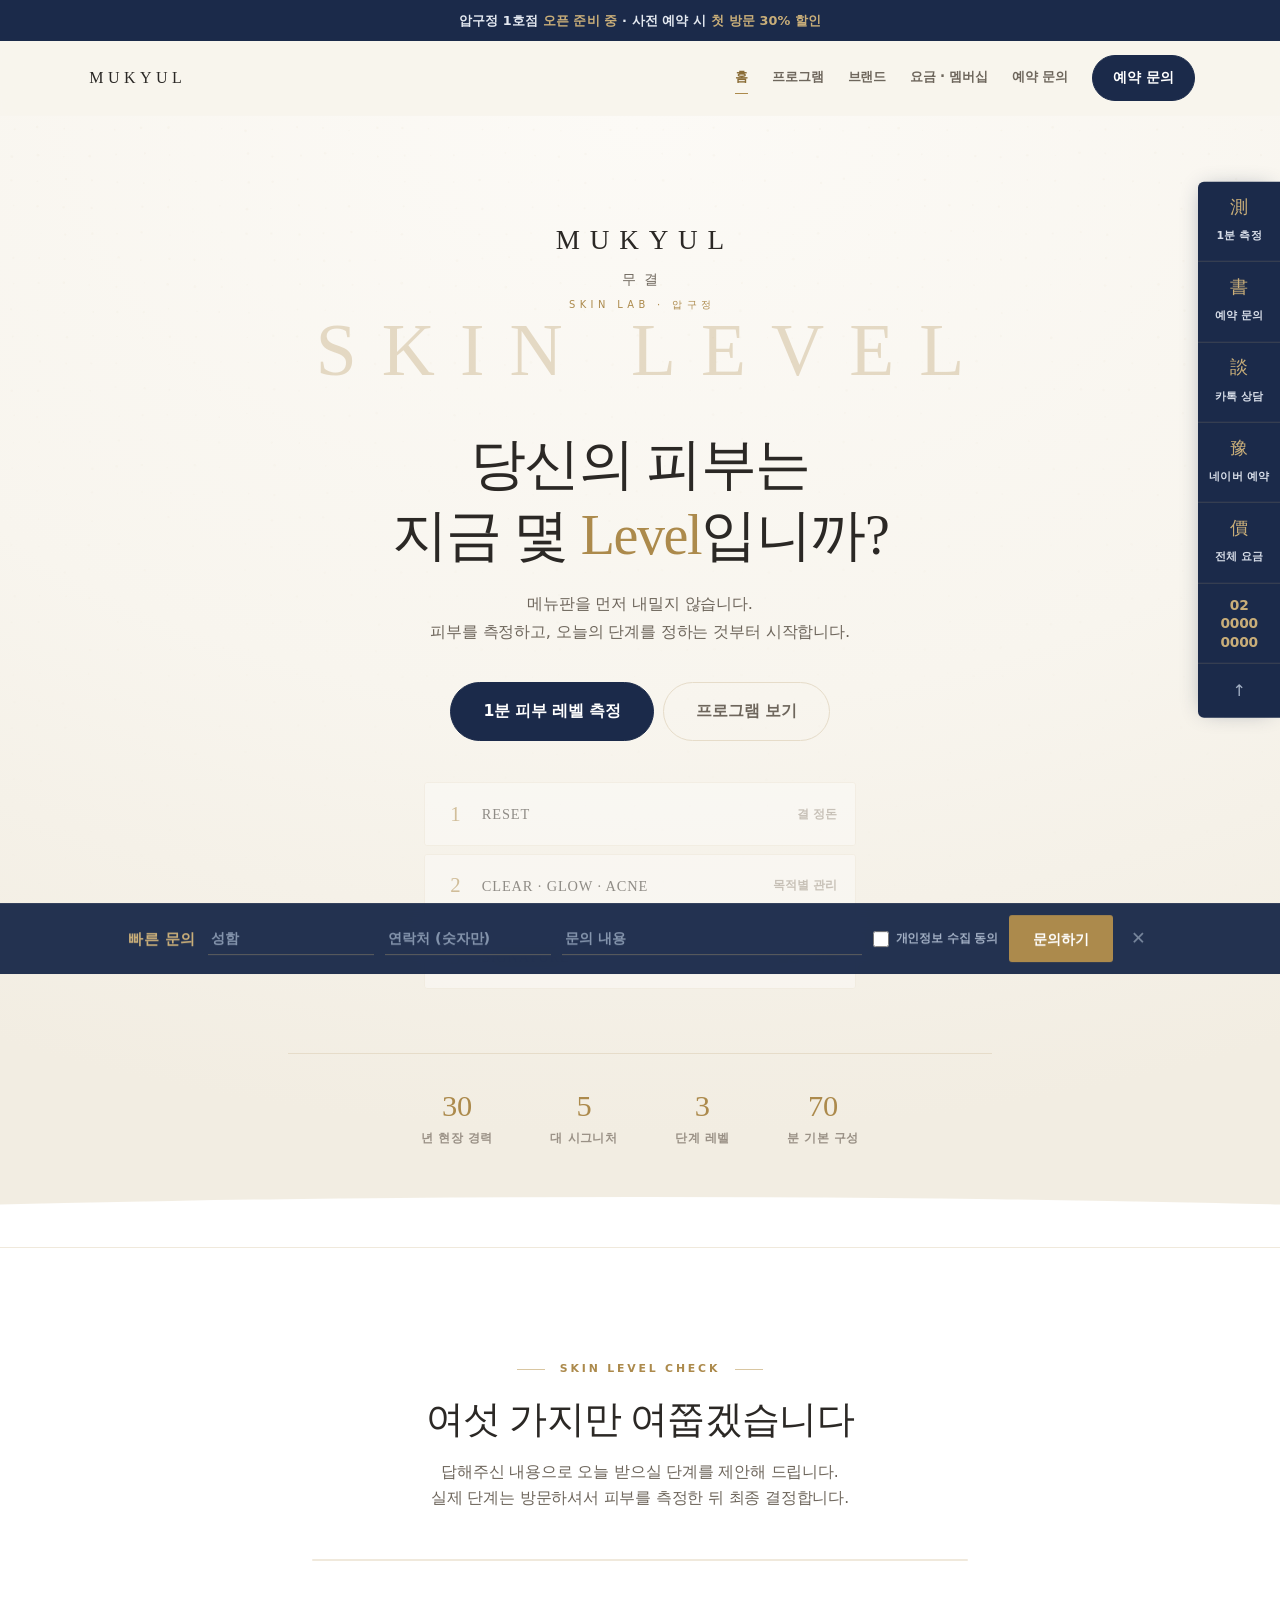
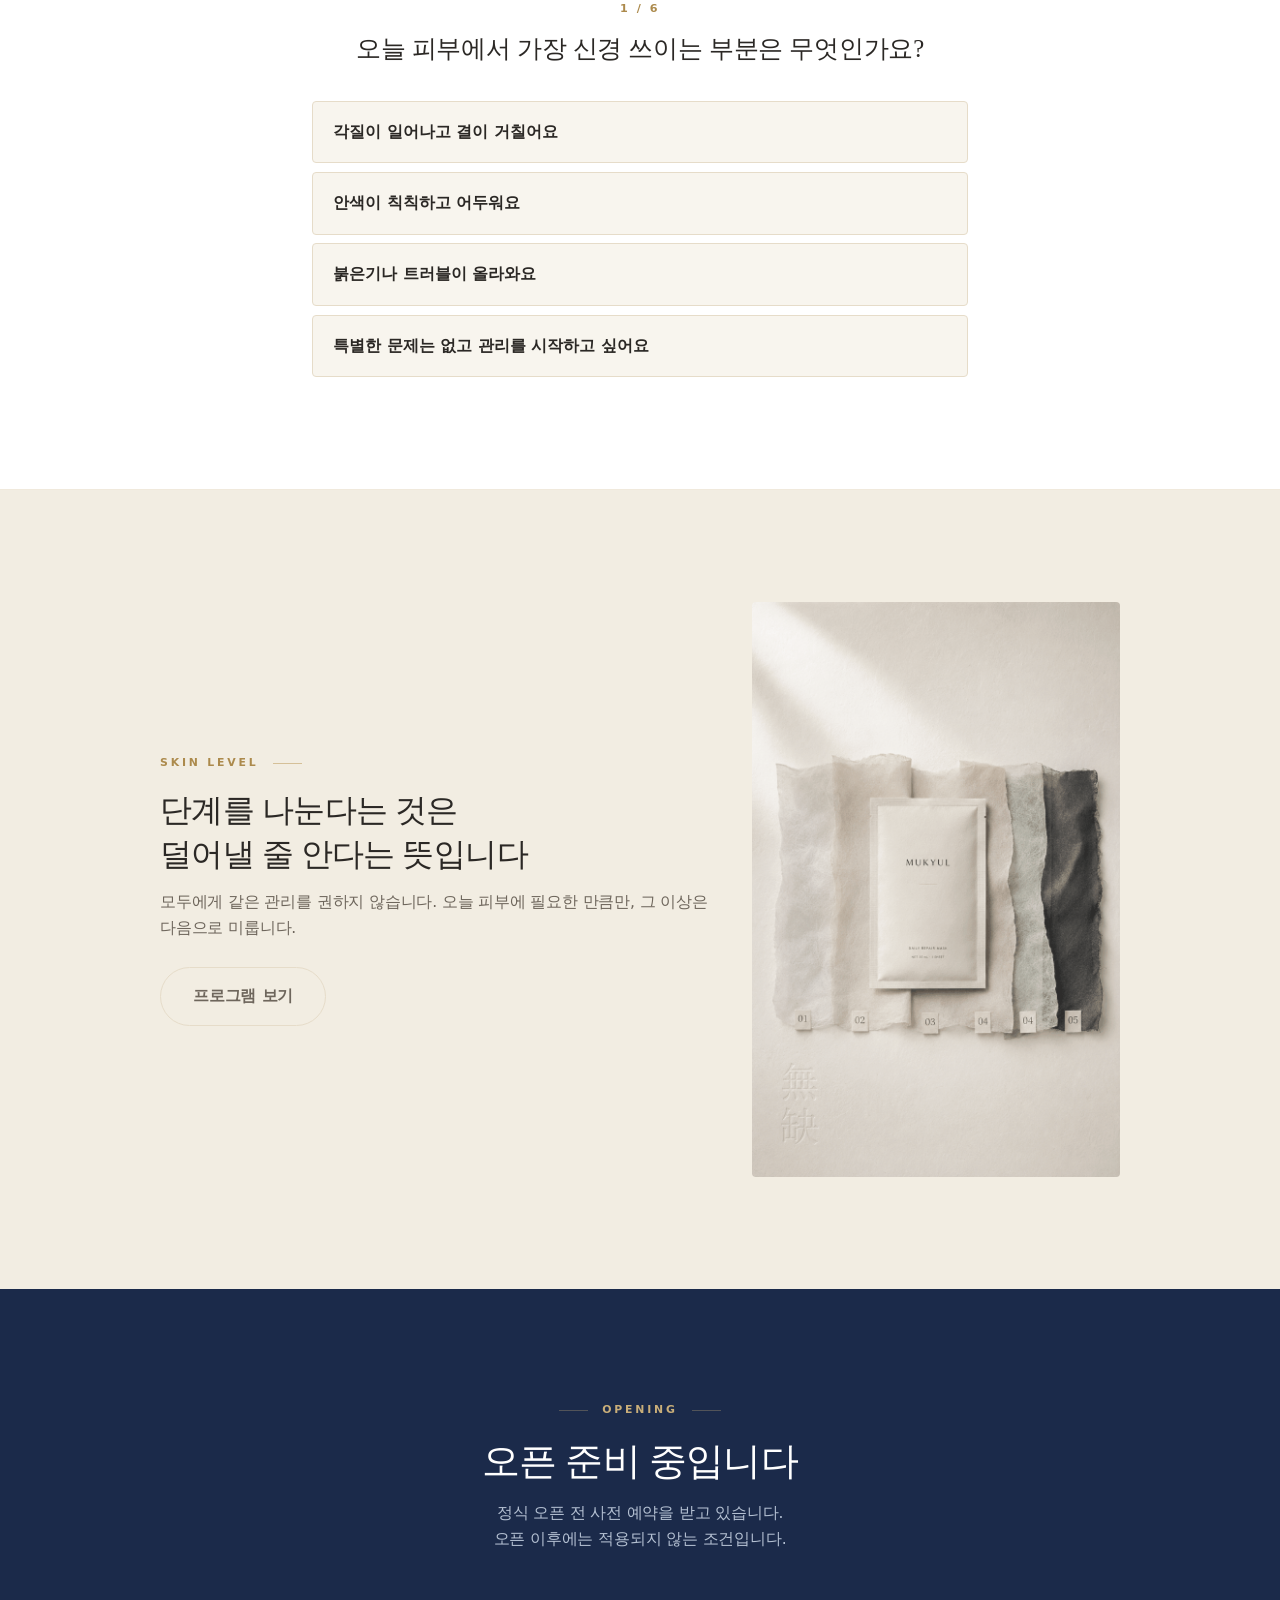
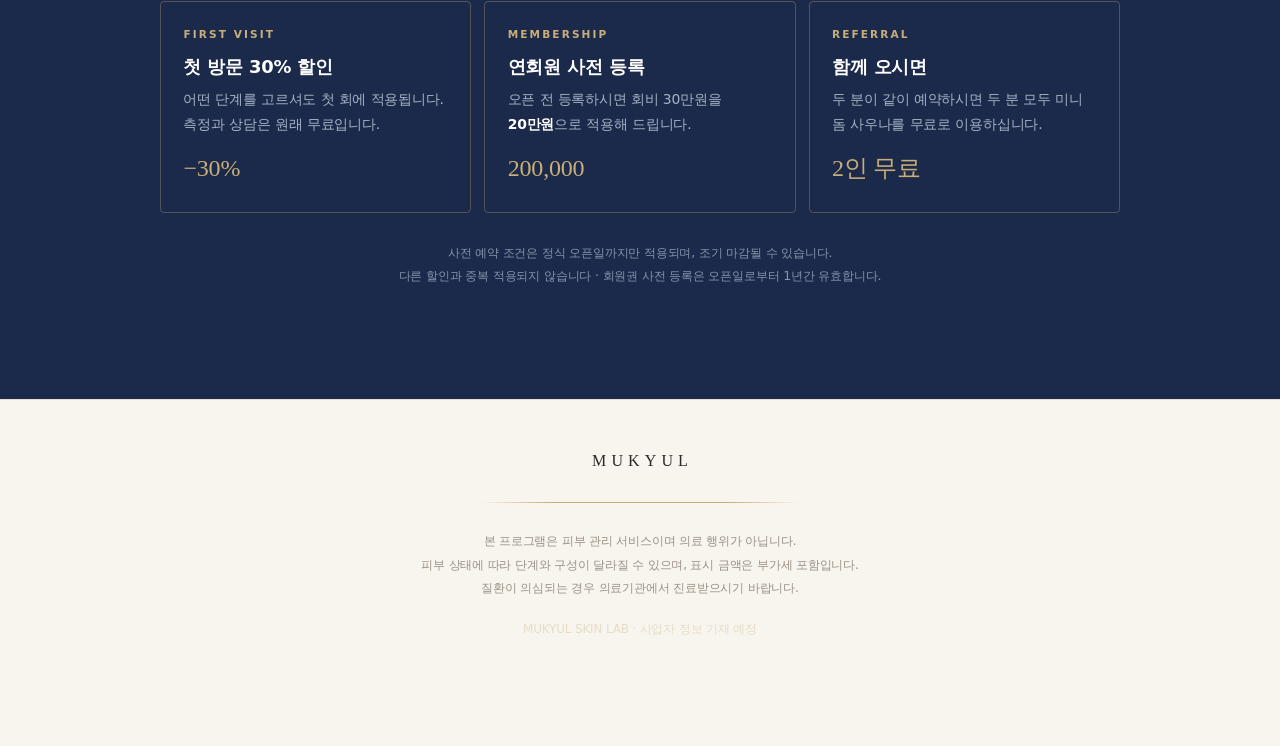
==== index.html @ dba22dc5 "MUKYUL SKIN LAB 압구정 홈페이지 (5페이지) - 홈 · 프로그램 · 브랜드 · 요금/멤버십 · 예약 문의 - 피부 레벨 측정, 회원권 손익분기 계산기 포함 - 주소·전" ====
<!DOCTYPE html>
<html lang="ko">
<head>
<meta charset="utf-8">
<meta name="viewport" content="width=device-width, initial-scale=1, viewport-fit=cover">
<meta name="robots" content="noindex, nofollow">
<title>MUKYUL SKIN LAB · 압구정</title>
<meta name="description" content="피부를 먼저 측정하고 오늘의 단계를 정합니다. 1분 피부 레벨 측정으로 시작하세요.">
<link rel="canonical" href="https://example.com/">
<meta name="theme-color" content="#1B2A4A">
<meta property="og:type" content="website">
<meta property="og:site_name" content="MUKYUL SKIN LAB">
<meta property="og:title" content="MUKYUL SKIN LAB · 압구정">
<meta property="og:description" content="피부를 먼저 측정하고 오늘의 단계를 정합니다. 1분 피부 레벨 측정으로 시작하세요.">
<meta property="og:url" content="https://example.com/">
<meta property="og:image" content="https://example.com/assets/img/og.png">
<meta property="og:image:width" content="1200">
<meta property="og:image:height" content="630">
<meta property="og:locale" content="ko_KR">
<meta name="twitter:card" content="summary_large_image">
<meta name="naver-site-verification" content="">
<meta name="google-site-verification" content="">
<link rel="icon" href="favicon.svg" type="image/svg+xml">
<link rel="manifest" href="site.webmanifest">
<link rel="stylesheet" href="assets/css/style.css">
<script type="application/ld+json">
{"@context":"https://schema.org","@type":"BeautySalon","name":"MUKYUL SKIN LAB 압구정",
 "alternateName":"무결 스킨랩","url":"https://example.com/","telephone":"+82-2-000-0000",
 "priceRange":"250000-380000","image":"https://example.com/assets/img/og.png",
 "address":{"@type":"PostalAddress","addressCountry":"KR","addressRegion":"서울특별시",
   "addressLocality":"강남구","streetAddress":"주소 확정 후 기재"},
 "openingHoursSpecification":[
   {"@type":"OpeningHoursSpecification","dayOfWeek":["Monday","Tuesday","Wednesday","Thursday","Friday"],"opens":"10:00","closes":"20:00"},
   {"@type":"OpeningHoursSpecification","dayOfWeek":"Saturday","opens":"10:00","closes":"17:00"}],
 "makesOffer":[
   {"@type":"Offer","name":"LEVEL 1 · RESET","price":"250000","priceCurrency":"KRW"},
   {"@type":"Offer","name":"LEVEL 2 · CLEAR","price":"300000","priceCurrency":"KRW"},
   {"@type":"Offer","name":"LEVEL 2 · GLOW","price":"300000","priceCurrency":"KRW"},
   {"@type":"Offer","name":"LEVEL 2 · ACNE","price":"300000","priceCurrency":"KRW"},
   {"@type":"Offer","name":"LEVEL 3 · SIGNATURE","price":"380000","priceCurrency":"KRW"}]}
</script>
</head>
<body>
<a href="#main" class="skip">본문으로 건너뛰기</a>
<a href="#measure" class="skip">본문으로 건너뛰기</a>
<div class="notice"><span data-site="branch">압구정 1호점</span> <b>오픈 준비 중</b> · 사전 예약 시 <b>첫 방문 30% 할인</b></div>

<nav class="top" id="nav">
  <div class="in">
    <a href="index.html" class="brand serif">MUKYUL</a>
    <a class="lnk act" href="index.html">홈</a>
    <a class="lnk" href="program.html">프로그램</a>
    <a class="lnk" href="brand.html">브랜드</a>
    <a class="lnk" href="price.html">요금 · 멤버십</a>
    <a class="lnk" href="reserve.html">예약 문의</a>
    <a href="reserve.html" class="btn sm">예약 문의</a>
    <button class="burger" id="burger" aria-label="메뉴 열기" aria-expanded="false">
      <span></span><span></span><span></span>
    </button>
  </div>
</nav>

<div class="drawer" id="drawer">
  <a href="index.html" style="color:var(--gold-dk)"><span class="dn">01</span>홈</a>
  <a href="program.html"><span class="dn">02</span>프로그램</a>
  <a href="brand.html"><span class="dn">03</span>브랜드</a>
  <a href="price.html"><span class="dn">04</span>요금 · 멤버십</a>
  <a href="reserve.html"><span class="dn">05</span>예약 문의</a>
  <div class="dacts">
    <a href="reserve.html" class="btn">예약 문의</a>
    <a href="#" data-site="telLink" class="btn gold">전화</a>
  </div>
</div>
<main id="main">
<!-- ══════════ 히어로 ══════════ -->
<header class="hero arc to-paper" id="top">
  <canvas id="grain" aria-hidden="true"></canvas>
  <div class="inner">
    <div class="lock">
      <span class="en serif">MUKYUL</span>
      <span class="kr serif">무결</span>
      <span class="sl">SKIN LAB · <span data-site="area">압구정</span></span>
    </div>
    <span class="wordmark serif" aria-hidden="true">SKIN LEVEL</span>
    <h1 class="serif">당신의 피부는<br>지금 몇 <em>Level</em>입니까?</h1>
    <p class="tag">메뉴판을 먼저 내밀지 않습니다.<br>피부를 측정하고, 오늘의 단계를 정하는 것부터 시작합니다.</p>
    <div class="acts">
      <a href="#measure" class="btn">1분 피부 레벨 측정</a>
      <a href="program.html" class="btn ghost">프로그램 보기</a>
    </div>

    <div class="ladder" id="ladder">
      <div class="rung" data-lv="1"><span class="rn serif">1</span><span class="rt serif">RESET</span><span class="rd">결 정돈</span></div>
      <div class="rung" data-lv="2"><span class="rn serif">2</span><span class="rt serif">CLEAR · GLOW · ACNE</span><span class="rd">목적별 관리</span></div>
      <div class="rung" data-lv="3"><span class="rn serif">3</span><span class="rt serif">SIGNATURE</span><span class="rd">집중 · 회복</span></div>
    </div>

    <div class="stats">
      <div><span class="n serif">30</span><span class="l">년 현장 경력</span></div>
      <div><span class="n serif">5</span><span class="l">대 시그니처</span></div>
      <div><span class="n serif">3</span><span class="l">단계 레벨</span></div>
      <div><span class="n serif">70</span><span class="l">분 기본 구성</span></div>
    </div>
  </div>
</header>


<!-- ══════════ 측정 ══════════ -->
<section id="measure">
  <div class="narrow reveal">
    <div class="eyebrow">SKIN LEVEL CHECK</div>
    <h2 class="h serif">여섯 가지만 여쭙겠습니다</h2>
    <p class="sub">답해주신 내용으로 오늘 받으실 단계를 제안해 드립니다.<br>실제 단계는 방문하셔서 피부를 측정한 뒤 최종 결정합니다.</p>
    <div class="bar"><i id="qbar"></i></div>
    <div id="qbox"></div>
  </div>
</section>



<!-- ══════════ 홈 이미지 밴드 ══════════ -->
<section id="band" style="background:var(--ivory-d);padding-top:0;padding-bottom:0">
  <div class="in reveal" style="display:flex;gap:2.6rem;align-items:center;flex-wrap:wrap;padding:var(--sp) 0">
    <div style="flex:1 1 17rem">
      <div class="eyebrow left">SKIN LEVEL</div>
      <h2 class="h left serif" style="font-size:clamp(1.5rem,4vw,2rem)">단계를 나눈다는 것은<br>덜어낼 줄 안다는 뜻입니다</h2>
      <p class="sub left" style="margin-bottom:1.6rem">모두에게 같은 관리를 권하지 않습니다.
        오늘 피부에 필요한 만큼만, 그 이상은 다음으로 미룹니다.</p>
      <a href="program.html" class="btn ghost">프로그램 보기</a>
    </div>
    <div style="flex:1 1 15rem;max-width:23rem;margin:0 auto">
      <img class="phimg" src="assets/img/levels.png" alt="01~05 단계별 시트 스와치"
           loading="lazy" width="760" height="1188">
    </div>
  </div>
</section><!-- ══════════ 프로모션 ══════════ -->
<section id="promo" class="promo">
  <div class="in reveal">
    <div class="eyebrow">OPENING</div>
    <h2 class="h serif">오픈 준비 중입니다</h2>
    <p class="sub">정식 오픈 전 사전 예약을 받고 있습니다.<br>오픈 이후에는 적용되지 않는 조건입니다.</p>
    <div class="pgrid">
      <div class="pcard">
        <div class="pk">FIRST VISIT</div>
        <div class="pt">첫 방문 30% 할인</div>
        <div class="pd">어떤 단계를 고르셔도 첫 회에 적용됩니다. 측정과 상담은 원래 무료입니다.</div>
        <div class="pv serif">−30%</div>
      </div>
      <div class="pcard">
        <div class="pk">MEMBERSHIP</div>
        <div class="pt">연회원 사전 등록</div>
        <div class="pd">오픈 전 등록하시면 회비 30만원을 <b style="color:#fff">20만원</b>으로 적용해 드립니다.</div>
        <div class="pv serif">200,000</div>
      </div>
      <div class="pcard">
        <div class="pk">REFERRAL</div>
        <div class="pt">함께 오시면</div>
        <div class="pd">두 분이 같이 예약하시면 두 분 모두 미니 돔 사우나를 무료로 이용하십니다.</div>
        <div class="pv serif">2인 무료</div>
      </div>
    </div>
    <div class="pterm">
      사전 예약 조건은 정식 오픈일까지만 적용되며, 조기 마감될 수 있습니다.<br>
      다른 할인과 중복 적용되지 않습니다 · 회원권 사전 등록은 오픈일로부터 1년간 유효합니다.
    </div>
  </div>
</section>


</main>
<footer>
  <div class="fl serif">MUKYUL</div>
  <div class="rule-g"></div>
  <div class="fd">
    본 프로그램은 피부 관리 서비스이며 의료 행위가 아닙니다.<br>
    피부 상태에 따라 단계와 구성이 달라질 수 있으며, 표시 금액은 부가세 포함입니다.<br>
    질환이 의심되는 경우 의료기관에서 진료받으시기 바랍니다.
    <div style="margin-top:1.1rem;color:var(--line)" data-site="bizInfo">—</div>
  </div>
</footer>
<!-- 우측 고정 퀵 레일 -->
<aside class="rail" aria-label="빠른 상담">
  <a href="#measure"><span class="ri">測</span><span class="rl">1분 측정</span></a>
  <a href="reserve.html"><span class="ri">書</span><span class="rl">예약 문의</span></a>
  <a href="reserve.html" onclick="toast('카카오톡 채널 개설 준비 중입니다');return false"><span class="ri">談</span><span class="rl">카톡 상담</span></a>
  <a href="reserve.html" onclick="toast('네이버 예약 연동 준비 중입니다');return false"><span class="ri">豫</span><span class="rl">네이버 예약</span></a>
  <a href="price.html"><span class="ri">價</span><span class="rl">전체 요금</span></a>
  <div class="rtel" data-site="telStack">—</div>
  <button class="rtop" onclick="window.scrollTo({top:0,behavior:'smooth'})" aria-label="맨 위로">↑</button>
</aside>
<div class="quick" id="quick">
  <div class="qin">
    <span class="qlb serif">빠른 문의</span>
    <input type="text" id="qName" placeholder="성함" autocomplete="name" aria-label="성함">
    <input type="tel" id="qTel" placeholder="연락처 (숫자만)" inputmode="numeric" autocomplete="tel" aria-label="연락처">
    <input type="text" id="qMemo" class="qmemo" placeholder="문의 내용" aria-label="문의 내용">
    <label class="qagree"><input type="checkbox" id="qAgree">
      <span class="full">개인정보 수집 동의</span><span class="short">동의</span></label>
    <button class="qbtn" onclick="quickSend()">문의하기</button>
    <button class="qx" onclick="hideQuick()" aria-label="빠른 문의 닫기">✕</button>
  </div>
</div>
<div class="mobar" style="display:none">
  <a href="reserve.html" class="btn">예약 문의</a>
  <a href="#" data-site="telLink" class="btn gold">전화</a>
</div>
<div class="modal" id="modal" onclick="if(event.target===this) closeModal()">
  <div class="sheet" id="sheet" role="dialog" aria-modal="true"></div>
</div>
<div class="toast" id="toast"></div>

<script src="assets/js/config.js"></script>
<script src="assets/js/main.js"></script>
</body>
</html>
---- assets/css/style.css ----
/* ══════════════════════════════════════════════════════
   MUKYUL SKIN LAB — A안 (골드 + 네이비)
   물광필링샵 PRICE LIST 기준. 2026.08.02 확정.
   공식 브랜드북(#111111 · #D9D9D2 · #FFFFFF)과는 다른 계열이며,
   SKIN LAB 을 별도 표현으로 가져가는 선택입니다.
   ══════════════════════════════════════════════════════ */
:root{
  --ivory:#F8F5EE; --ivory-d:#F2EDE2;
  --paper:#FFFFFF;
  --gold:#AC8A4C; --gold-lt:#C9AE79; --gold-bg:#F3EDE0; --gold-dk:#8A6C36;
  --navy:#1B2A4A; --navy-lt:#2C4269; --navy-dk:#132038;
  --ink:#2B2825; --ink-2:#6E665C; --ink-3:#9A9186;
  --line:#E6DCC9; --line-2:#F0E9DC;
  --shadow:0 1px 2px rgba(43,40,37,.04), 0 8px 28px -12px rgba(43,40,37,.13);
  --sp:clamp(4rem,9vw,7rem);
  color-scheme:light;
}
*{box-sizing:border-box}
html{scroll-behavior:smooth; scroll-padding-top:4.4rem}
body{
  margin:0; background:var(--ivory); color:var(--ink);
  font-family:"Pretendard","Apple SD Gothic Neo","Malgun Gothic",system-ui,sans-serif;
  line-height:1.68; letter-spacing:-.011em; -webkit-font-smoothing:antialiased;
  overflow-x:hidden;
  /* 한글은 어절 단위로만 줄바꿈 — "시그니/처"처럼 끊기는 것을 막습니다 */
  word-break:keep-all; overflow-wrap:break-word;
}
.serif{font-family:"Nanum Myeongjo","바탕","Batang",Georgia,serif; font-weight:400}
button{font:inherit; cursor:pointer}
a{color:inherit}
:focus-visible{outline:2px solid var(--gold); outline-offset:3px; border-radius:2px}
@media (prefers-reduced-motion:reduce){
  html{scroll-behavior:auto}
  *,*::before,*::after{animation-duration:.001s!important; transition-duration:.001s!important}
}

/* ══ 공통 레이아웃 ══ */
section{padding:var(--sp) 1.3rem; position:relative}
.in{max-width:60rem; margin:0 auto}
.narrow{max-width:41rem; margin:0 auto}
.mid{max-width:50rem; margin:0 auto}

.eyebrow{
  font-size:.68rem; letter-spacing:.26em; color:var(--gold); font-weight:800;
  display:flex; align-items:center; gap:.9rem; justify-content:center; margin-bottom:1rem;
}
.eyebrow::before,.eyebrow::after{content:""; height:1px; width:1.8rem; background:var(--gold-lt); opacity:.7}
.eyebrow.left{justify-content:flex-start}
.eyebrow.left::before{display:none}
h2.h{
  font-size:clamp(1.65rem,4.6vw,2.35rem); text-align:center; margin:0 0 .8rem;
  letter-spacing:-.018em; text-wrap:balance; line-height:1.38;
}
h2.h.left{text-align:left}
p.sub{
  text-align:center; color:var(--ink-2); font-size:.97rem; margin:0 auto 3rem;
  max-width:35rem; text-wrap:pretty;
}
p.sub.left{text-align:left; margin-left:0}

.reveal{opacity:0; transform:translateY(16px); transition:opacity .7s cubic-bezier(.22,.7,.3,1), transform .7s cubic-bezier(.22,.7,.3,1)}
.reveal.in{opacity:1; transform:none}

.btn{
  display:inline-flex; align-items:center; justify-content:center; gap:.55rem;
  background:var(--navy); color:#fff; text-decoration:none; border:1px solid var(--navy);
  padding:.95rem 2rem; border-radius:99px; font-size:.98rem; font-weight:700;
  transition:background .18s, border-color .18s, transform .12s;
}
.btn:hover{background:var(--navy-lt); border-color:var(--navy-lt)}
.btn:active{transform:scale(.985)}
.btn.ghost{background:transparent; color:var(--ink-2); border-color:var(--line)}
.btn.ghost:hover{border-color:var(--gold); color:var(--gold-dk); background:transparent}
.btn.gold{background:var(--gold); border-color:var(--gold)}
.btn.gold:hover{background:var(--gold-dk); border-color:var(--gold-dk)}
.btn.sm{padding:.65rem 1.3rem; font-size:.87rem}
.btn.block{display:flex; width:100%}

/* ══ 상단 공지 ══ */
.notice{
  background:var(--navy); color:#E4E9F1; text-align:center; font-size:.8rem; font-weight:600;
  padding:.62rem 1.2rem; letter-spacing:.01em;
}
.notice b{color:var(--gold-lt); font-weight:800}

/* ══ 내비 ══ */
nav.top{
  position:sticky; top:0; z-index:60; background:rgba(248,245,238,.9);
  -webkit-backdrop-filter:saturate(150%) blur(14px); backdrop-filter:saturate(150%) blur(14px);
  border-bottom:1px solid transparent; transition:border-color .25s, background .25s;
}
nav.top.stuck{border-bottom-color:var(--line)}
nav.top .in{display:flex; align-items:center; gap:1.5rem; padding:.85rem 1.3rem; max-width:72rem}
nav.top .brand{font-size:1rem; letter-spacing:.28em; margin-right:auto; margin-left:.28em; text-decoration:none}
nav.top a.lnk{
  text-decoration:none; font-size:.83rem; font-weight:700; color:var(--ink-2);
  padding:.25rem 0; border-bottom:1.5px solid transparent; transition:color .18s, border-color .18s;
}
nav.top a.lnk:hover{color:var(--gold-dk)}
nav.top a.lnk.act{color:var(--gold-dk); border-bottom-color:var(--gold)}
@media (max-width:52rem){ nav.top .lnk{display:none} }

/* ══ 히어로 ══ */
.hero{
  position:relative; text-align:center; overflow:hidden;
  padding:clamp(3.6rem,10vw,6.4rem) 1.3rem clamp(4.5rem,9vw,6rem);
  background:radial-gradient(120% 90% at 50% 0%, #FCFAF6 0%, var(--ivory) 58%, var(--ivory-d) 100%);
}
/* 화면 폭을 가로지르는 극자간 워드마크 — 브랜드 시그니처 */
.wordmark{
  display:block; font-size:clamp(1.5rem,7.2vw,4.6rem); line-height:1;
  letter-spacing:.34em; margin:0 0 1.6rem .34em; color:var(--gold);
  opacity:.28; white-space:nowrap; overflow:hidden; text-overflow:clip; user-select:none;
}
#grain{position:absolute; inset:0; width:100%; height:100%; opacity:.5; pointer-events:none}
.hero .inner{position:relative; z-index:2}
.lock .en{font-size:clamp(1.35rem,3.4vw,1.7rem); letter-spacing:.36em; margin-left:.36em; display:block}
.lock .kr{font-size:.9rem; letter-spacing:.52em; color:var(--ink-2); margin:.18rem 0 .38rem .52em; display:block}
.lock .sl{font-size:.62rem; letter-spacing:.44em; color:var(--gold); margin-left:.44em; display:block}
.hero h1{
  font-size:clamp(2.05rem,6.6vw,3.5rem); line-height:1.28; margin:2.6rem 0 1.15rem;
  letter-spacing:-.025em; text-wrap:balance;
}
.hero h1 em{font-style:normal; color:var(--gold); position:relative}
.hero .tag{color:var(--ink-2); font-size:1.02rem; margin:0 auto 2.3rem; max-width:30rem; text-wrap:pretty}
.hero .acts{display:flex; gap:.6rem; justify-content:center; flex-wrap:wrap}

.stats{
  display:flex; justify-content:center; gap:clamp(1.6rem,5vw,3.6rem); flex-wrap:wrap;
  margin-top:clamp(2.8rem,6vw,4rem); padding-top:2.2rem; border-top:1px solid var(--line);
  max-width:44rem; margin-left:auto; margin-right:auto;
}
.stats div{text-align:center}
.stats .n{font-size:clamp(1.5rem,3.6vw,1.9rem); color:var(--gold); line-height:1.15; display:block}
.stats .l{font-size:.75rem; color:var(--ink-3); font-weight:700; letter-spacing:.04em; margin-top:.2rem}

/* ══ 레벨 사다리 ══ */
.ladder{display:flex; flex-direction:column; gap:.45rem; max-width:27rem; margin:2.6rem auto 0}
.rung{
  display:flex; align-items:center; gap:.9rem; padding:.85rem 1.15rem; border-radius:3px;
  background:rgba(255,255,255,.72); border:1px solid var(--line-2);
  opacity:.5; transition:opacity .5s, border-color .5s, box-shadow .5s, transform .5s;
}
.rung.lit{opacity:1; border-color:var(--gold-lt); box-shadow:0 2px 18px -6px rgba(172,138,76,.3); transform:translateX(2px)}
.rung .rn{font-size:1.3rem; color:var(--gold); width:1.5rem; text-align:center; flex:none}
.rung .rt{font-size:.9rem; letter-spacing:.06em; flex:1; text-align:left; font-weight:400}
.rung .rd{font-size:.77rem; color:var(--ink-3); font-weight:600}

/* ══ 측정 ══ */
#measure{background:var(--paper); border-top:1px solid var(--line-2); border-bottom:1px solid var(--line-2)}
.bar{height:2px; background:var(--line-2); border-radius:2px; overflow:hidden; margin-bottom:2.4rem}
.bar i{display:block; height:100%; background:var(--gold); width:0; transition:width .4s cubic-bezier(.4,0,.2,1)}
.qno{font-size:.7rem; letter-spacing:.22em; color:var(--gold); font-weight:800; text-align:center; margin-bottom:.8rem}
.qtext{font-size:clamp(1.22rem,3.7vw,1.55rem); text-align:center; margin:0 0 2.1rem; line-height:1.46; text-wrap:balance}
.opts{display:flex; flex-direction:column; gap:.55rem}
.opts button{
  text-align:left; background:var(--ivory); border:1px solid var(--line); border-radius:4px;
  padding:1.05rem 1.25rem; font-size:1rem; font-weight:600; color:var(--ink);
  transition:border-color .16s, background .16s, transform .12s; position:relative;
}
.opts button:hover{border-color:var(--gold); background:var(--gold-bg)}
.opts button:active{transform:scale(.995)}
.opts button small{display:block; font-size:.79rem; color:var(--ink-3); font-weight:600; margin-top:.12rem}
.qnav{display:flex; justify-content:center; margin-top:1.5rem}
.qnav button{background:none; border:none; color:var(--ink-3); font-size:.84rem; font-weight:700; text-decoration:underline; padding:.4rem}
.qnav button:hover{color:var(--gold-dk)}

.result{text-align:center; animation:rise .5s cubic-bezier(.22,.7,.3,1)}
@keyframes rise{from{opacity:0; transform:translateY(14px)}to{opacity:1; transform:none}}
.result .rlv{font-size:.7rem; letter-spacing:.24em; color:var(--gold); font-weight:800; margin-bottom:.55rem}
.result .rname{font-size:clamp(2rem,6.2vw,2.9rem); letter-spacing:.04em; margin:0 0 .15rem}
.result .rkr{font-size:1rem; color:var(--ink-2); font-weight:700; margin-bottom:1.5rem}
.rwhy{
  background:var(--gold-bg); border-radius:4px; padding:1.25rem 1.4rem; text-align:left;
  font-size:.93rem; color:#5E4C25; line-height:1.85; margin-bottom:1.5rem;
}
.rwhy b{color:#43351A; font-weight:800}
.rmeta{display:flex; justify-content:center; gap:2.4rem; margin-bottom:1.9rem; flex-wrap:wrap}
.rmeta .k{font-size:.68rem; letter-spacing:.14em; color:var(--ink-3); font-weight:800; margin-bottom:.18rem}
.rmeta .v{font-size:1.16rem; font-weight:700; font-variant-numeric:tabular-nums}
.rbtns{display:flex; gap:.6rem; justify-content:center; flex-wrap:wrap}
.rnote{font-size:.79rem; color:var(--ink-3); margin-top:1.7rem; line-height:1.75}

/* ══ 프로그램 ══ */
.plist{border-top:1px solid var(--line)}
.prow{
  display:flex; gap:1.3rem; align-items:flex-start; padding:1.75rem .4rem; width:100%;
  border-bottom:1px solid var(--line-2); background:none; border-left:none; border-right:none; border-top:none;
  text-align:left; transition:background .2s, padding-left .2s;
}
.prow:hover{background:rgba(255,255,255,.7); padding-left:.9rem}
.prow .pno{flex:none; width:3.4rem; text-align:center}
.prow .pno .n{font-size:1.95rem; color:var(--gold); line-height:1; display:block}
.prow .pno .l{font-size:.53rem; letter-spacing:.18em; color:var(--ink-3); font-weight:800; display:block; margin-top:.28rem}
.prow .pb{flex:1; min-width:0}
.prow .pn{font-size:1.24rem; letter-spacing:.06em; margin-bottom:.14rem}
.prow .pn em{font-style:normal; font-size:.79rem; letter-spacing:0; color:var(--ink-2); font-weight:600; font-family:"Pretendard",sans-serif; margin-left:.6rem}
.prow .pd{font-size:.93rem; color:var(--ink-2); margin-bottom:.4rem; text-wrap:pretty}
.prow .pf{font-size:.78rem; color:var(--ink-3); font-weight:600}
.prow .more{font-size:.78rem; color:var(--gold-dk); font-weight:800; margin-top:.5rem; display:inline-block}
.prow .pp{flex:none; text-align:right; min-width:7.8rem; font-variant-numeric:tabular-nums}
.prow .pp .a{font-size:1.1rem; font-weight:700}
.prow .pp .a span{font-size:.69rem; color:var(--ink-3); margin-right:.32rem; font-weight:700}
.prow .pp .b{font-size:.92rem; font-weight:700; color:var(--gold); margin-top:.24rem}
.prow .pp .b span{font-size:.69rem; color:var(--ink-3); margin-right:.32rem; font-weight:700}
@media (max-width:36rem){
  .prow{flex-wrap:wrap; gap:.9rem}
  .prow .pp{min-width:0; width:100%; text-align:left; padding-left:4.3rem; display:flex; gap:1.3rem; align-items:baseline}
  .prow .pp .b{margin-top:0}
}
.common{
  background:var(--gold-bg); border-radius:3px; padding:1.05rem 1.2rem; margin-top:1.9rem;
  font-size:.86rem; color:#6A5730; text-align:center; line-height:1.8;
}
.common b{color:#4E4020; font-weight:800}

/* 프로그램 상세 모달 */
.modal{
  position:fixed; inset:0; z-index:80; background:rgba(27,42,74,.42); display:none;
  align-items:center; justify-content:center; padding:1.2rem;
  -webkit-backdrop-filter:blur(3px); backdrop-filter:blur(3px);
}
.modal.on{display:flex}
.sheet{
  background:var(--paper); width:100%; max-width:34rem; max-height:88vh; overflow-y:auto;
  border-radius:5px; padding:2rem 1.9rem; animation:pop .28s cubic-bezier(.22,.7,.3,1); box-shadow:var(--shadow);
}
@keyframes pop{from{opacity:0; transform:translateY(18px) scale(.985)}to{opacity:1; transform:none}}
.sheet .mlv{font-size:.68rem; letter-spacing:.22em; color:var(--gold); font-weight:800; margin-bottom:.4rem}
.sheet h3{font-size:1.85rem; letter-spacing:.05em; margin:0 0 .1rem; font-weight:400; font-family:"Nanum Myeongjo","바탕",Georgia,serif}
.sheet .mkr{font-size:.93rem; color:var(--ink-2); font-weight:700; margin-bottom:1.3rem}
.mlabel{font-size:.68rem; letter-spacing:.16em; color:var(--gold); font-weight:800; margin:1.5rem 0 .6rem}
.steps{list-style:none; margin:0; padding:0; counter-reset:s}
.steps li{
  counter-increment:s; position:relative; padding:.5rem 0 .5rem 2.3rem; font-size:.92rem;
  color:var(--ink-2); border-top:1px solid var(--line-2);
}
.steps li:first-child{border-top:none}
.steps li::before{
  content:counter(s); position:absolute; left:0; top:.62rem; width:1.5rem; height:1.5rem;
  border-radius:50%; background:var(--gold-bg); color:var(--gold-dk);
  font-size:.72rem; font-weight:800; display:grid; place-items:center;
}
.steps li b{color:var(--ink); font-weight:700}
.steps li i{font-style:normal; float:right; font-size:.78rem; color:var(--ink-3); font-weight:700; font-variant-numeric:tabular-nums}
.mnote{background:var(--ivory); border-left:2px solid var(--gold-lt); padding:.85rem 1rem; font-size:.87rem; color:var(--ink-2); line-height:1.8}
.mprice{display:flex; gap:2rem; padding:1.1rem 0; border-top:1px solid var(--line); border-bottom:1px solid var(--line); margin:1.5rem 0; flex-wrap:wrap}
.mprice .k{font-size:.68rem; letter-spacing:.12em; color:var(--ink-3); font-weight:800}
.mprice .v{font-size:1.18rem; font-weight:700; font-variant-numeric:tabular-nums}
.mclose{position:sticky; bottom:0; display:flex; gap:.55rem; padding-top:.6rem; background:var(--paper)}

/* ══ 관리 과정 ══ */
#journey{background:var(--ivory-d)}
.jgrid{display:grid; gap:.6rem}
.jrow{
  display:flex; gap:1.1rem; align-items:flex-start; background:var(--paper);
  border:1px solid var(--line-2); border-radius:4px; padding:1.15rem 1.3rem;
}
.jrow .jn{
  flex:none; width:2rem; height:2rem; border-radius:50%; border:1px solid var(--gold-lt);
  color:var(--gold-dk); font-size:.8rem; font-weight:800; display:grid; place-items:center; margin-top:.1rem;
}
.jrow .jb{flex:1; min-width:0}
.jrow .jt{font-size:1.02rem; font-weight:700; margin-bottom:.12rem}
.jrow .jd{font-size:.89rem; color:var(--ink-2); text-wrap:pretty}
.jrow .jm{flex:none; font-size:.8rem; color:var(--gold); font-weight:800; font-variant-numeric:tabular-nums; margin-top:.22rem}

/* ══ 브랜드 ══ */
#brand{background:var(--navy); color:#fff}
#brand .eyebrow{color:var(--gold-lt)}
#brand .eyebrow::before,#brand .eyebrow::after{background:rgba(201,174,121,.45)}
#brand h2.h{color:#fff}
#brand p.sub{color:#B4C0D2}
.pillars{display:grid; grid-template-columns:repeat(3,1fr); gap:1.6rem; margin-top:.5rem}
@media (max-width:42rem){ .pillars{grid-template-columns:1fr; gap:2.1rem} }
.pillar{text-align:center; padding:0 .4rem}
.pillar .pn{font-size:2.4rem; color:var(--gold-lt); line-height:1.1}
.pillar .pt{font-size:.99rem; font-weight:700; margin:.4rem 0 .35rem}
.pillar .pd{font-size:.86rem; color:#A5B2C6; line-height:1.8; text-wrap:pretty}
.director{
  margin-top:3.2rem; padding-top:2.6rem; border-top:1px solid rgba(201,174,121,.28);
  display:flex; gap:1.8rem; align-items:flex-start; flex-wrap:wrap;
}
.director .dmark{
  flex:none; width:5rem; height:5rem; border-radius:50%; border:1px solid var(--gold-lt);
  display:grid; place-items:center; font-size:1.5rem; color:var(--gold-lt);
  font-family:"Nanum Myeongjo","바탕",Georgia,serif;
}
.director .db{flex:1; min-width:15rem}
.director .dt{font-size:1.1rem; font-weight:700; margin-bottom:.5rem}
.director .dq{font-size:.94rem; color:#C3CDDC; line-height:1.9; text-wrap:pretty}
.director .dq em{font-style:normal; color:var(--gold-lt)}

/* ══ 시설 ══ */
.fac{display:grid; grid-template-columns:repeat(3,1fr); gap:.7rem}
@media (max-width:42rem){ .fac{grid-template-columns:1fr} }
.fcard{background:var(--paper); border:1px solid var(--line-2); border-radius:4px; padding:1.6rem 1.4rem}
.fcard .fi{
  width:2.6rem; height:2.6rem; border-radius:50%; background:var(--gold-bg);
  display:grid; place-items:center; margin-bottom:.9rem; font-size:1rem; color:var(--gold-dk);
  font-family:"Nanum Myeongjo","바탕",Georgia,serif;
}
.fcard .ft{font-size:1.03rem; font-weight:700; margin-bottom:.25rem}
.fcard .fd{font-size:.88rem; color:var(--ink-2); line-height:1.8; text-wrap:pretty}

/* ══ 멤버십 ══ */
.mgrid{display:grid; grid-template-columns:1fr 1fr; gap:.85rem}
@media (max-width:38rem){ .mgrid{grid-template-columns:1fr} }
.mcard{border-radius:4px; padding:1.7rem 1.5rem; background:var(--paper); border:1px solid var(--line)}
.mcard.vip{background:var(--navy); border-color:var(--navy)}
.mcard h3{font-size:1.32rem; margin:0 0 .12rem; letter-spacing:.05em; color:var(--gold); font-weight:400; font-family:"Nanum Myeongjo","바탕",Georgia,serif}
.mcard.vip h3{color:var(--gold-lt)}
.mcard .fee{font-size:.79rem; font-weight:700; color:var(--ink-3); margin-bottom:1rem}
.mcard.vip .fee{color:#A5B2C6}
.mcard ul{list-style:none; margin:0; padding:0}
.mcard li{font-size:.87rem; padding:.42rem 0 .42rem 1rem; position:relative; color:var(--ink-2)}
.mcard.vip li{color:#D3DAE6}
.mcard li::before{content:"·"; position:absolute; left:.15rem; color:var(--gold); font-weight:900}
.mcard.vip li::before{color:var(--gold-lt)}
.mcard li b{color:var(--ink); font-weight:800}
.mcard.vip li b{color:#fff}

/* 시뮬레이터 */
.sim{background:var(--paper); border:1px solid var(--line); border-radius:4px; padding:1.8rem 1.6rem; margin-top:1.3rem}
.sim .st{font-size:1.05rem; font-weight:700; text-align:center; margin-bottom:.3rem}
.sim .ss{font-size:.84rem; color:var(--ink-3); text-align:center; margin-bottom:1.6rem}
.simrow{display:flex; gap:.5rem; margin-bottom:1.3rem}
.simrow button{
  flex:1; padding:.7rem .3rem; border:1px solid var(--line); border-radius:4px; background:var(--ivory);
  font-size:.85rem; font-weight:700; color:var(--ink-2);
}
.simrow button.on{background:var(--navy); border-color:var(--navy); color:#fff}
.slider-wrap{margin-bottom:1.6rem}
.slider-lb{display:flex; justify-content:space-between; align-items:baseline; margin-bottom:.6rem}
.slider-lb .k{font-size:.82rem; font-weight:700; color:var(--ink-2)}
.slider-lb .v{font-size:1.15rem; font-weight:800; color:var(--gold-dk); font-variant-numeric:tabular-nums}
input[type=range]{width:100%; accent-color:var(--gold); height:1.6rem}
.simbars{display:flex; flex-direction:column; gap:.55rem}
.simbar{display:flex; align-items:center; gap:.8rem}
.simbar .sk{flex:none; width:4.6rem; font-size:.82rem; font-weight:700; color:var(--ink-2)}
.simbar .strack{flex:1; height:2.1rem; background:var(--ivory); border-radius:3px; overflow:hidden; position:relative}
.simbar .sfill{height:100%; background:var(--line); border-radius:3px; transition:width .4s cubic-bezier(.4,0,.2,1)}
.simbar.best .sfill{background:var(--gold-lt)}
.simbar .sv{
  position:absolute; right:.7rem; top:50%; transform:translateY(-50%);
  font-size:.85rem; font-weight:800; font-variant-numeric:tabular-nums; color:var(--ink);
}
.simbar.best .sk{color:var(--gold-dk)}
.simout{
  margin-top:1.4rem; background:var(--gold-bg); border-radius:3px; padding:1rem 1.2rem;
  text-align:center; font-size:.89rem; color:#5E4C25; line-height:1.75;
}
.simout b{display:block; font-size:1.02rem; color:#43351A; font-weight:800; margin-bottom:.15rem}

/* ══ 홈케어 ══ */
#home{background:var(--ivory-d)}
.hc{display:flex; gap:2rem; align-items:center; flex-wrap:wrap}
.hc .hcl{flex:1 1 17rem}
.hc .hcr{flex:1 1 15rem}
.hc .badge{
  display:inline-block; font-size:.68rem; letter-spacing:.18em; font-weight:800; color:var(--gold-dk);
  background:var(--gold-bg); padding:.35rem .8rem; border-radius:99px; margin-bottom:1rem;
}
.hc h3{font-size:clamp(1.4rem,3.6vw,1.8rem); margin:0 0 .7rem; letter-spacing:-.015em; line-height:1.4; font-weight:400; font-family:"Nanum Myeongjo","바탕",Georgia,serif}
.hc p{color:var(--ink-2); font-size:.95rem; margin:0 0 1.2rem; text-wrap:pretty}
.hclist{list-style:none; margin:0; padding:0; background:var(--paper); border:1px solid var(--line-2); border-radius:4px}
.hclist li{padding:.9rem 1.2rem; border-top:1px solid var(--line-2); font-size:.9rem; color:var(--ink-2); display:flex; gap:.8rem}
.hclist li:first-child{border-top:none}
.hclist li b{color:var(--ink); font-weight:700; flex:none; width:4.4rem}

/* ══ FAQ ══ */
.faq{border-top:1px solid var(--line)}
.faq details{border-bottom:1px solid var(--line-2)}
.faq summary{
  padding:1.15rem .4rem; font-size:.99rem; font-weight:700; cursor:pointer; list-style:none;
  display:flex; align-items:flex-start; gap:.9rem; transition:color .16s;
}
.faq summary::-webkit-details-marker{display:none}
.faq summary:hover{color:var(--gold-dk)}
.faq summary::before{content:"Q"; flex:none; color:var(--gold); font-weight:800; font-size:.85rem; margin-top:.13rem; font-family:"Nanum Myeongjo","바탕",Georgia,serif}
.faq summary::after{content:"＋"; margin-left:auto; color:var(--ink-3); font-weight:400; flex:none}
.faq details[open] summary::after{content:"－"}
.faq .a{padding:0 .4rem 1.3rem 2.2rem; font-size:.92rem; color:var(--ink-2); line-height:1.85; text-wrap:pretty}
.faq .a b{color:var(--ink)}

/* ══ 예약 ══ */
#book{background:var(--paper); border-top:1px solid var(--line-2)}
label.f{display:block; font-size:.79rem; font-weight:800; color:var(--ink-2); margin:1.25rem 0 .42rem; letter-spacing:.02em}
label.f:first-child{margin-top:0}
input[type=text],input[type=tel],input[type=date],select,textarea{
  width:100%; padding:.88rem 1rem; border:1px solid var(--line); border-radius:4px;
  background:var(--ivory); font-size:1rem; font-weight:600; font-family:inherit; color:var(--ink);
}
textarea{min-height:5.4rem; resize:vertical}
input:focus,select:focus,textarea:focus{outline:none; border-color:var(--gold); background:var(--paper)}
.chips{display:flex; gap:.5rem; flex-wrap:wrap}
.chips button{
  flex:1 1 6.5rem; padding:.8rem .5rem; border:1px solid var(--line); border-radius:4px;
  background:var(--ivory); font-size:.89rem; font-weight:700; color:var(--ink-2);
}
.chips button.on{background:var(--navy); border-color:var(--navy); color:#fff}
.preview{
  background:var(--ivory); border:1px solid var(--line); border-radius:4px; padding:1.15rem 1.25rem;
  white-space:pre-wrap; font-size:.9rem; font-weight:600; line-height:1.85; margin-top:1.5rem; color:var(--ink-2);
}
.bbtns{display:flex; gap:.6rem; margin-top:1rem; flex-wrap:wrap}
.bbtns > *{flex:1 1 10rem}

/* ══ 오시는 길 ══ */
.info{display:grid; grid-template-columns:repeat(3,1fr); gap:1.8rem; text-align:center}
@media (max-width:42rem){ .info{grid-template-columns:1fr; gap:1.5rem} }
.info .k{font-size:.68rem; letter-spacing:.19em; color:var(--gold); font-weight:800; margin-bottom:.45rem}
.info .v{font-size:.97rem; font-weight:700; line-height:1.75}
.info .v small{display:block; font-size:.81rem; color:var(--ink-3); font-weight:600; margin-top:.2rem}

footer{background:var(--ivory); border-top:1px solid var(--line); padding:3rem 1.3rem 6.5rem; text-align:center}
footer .fl{font-size:1rem; letter-spacing:.32em; margin-left:.32em; margin-bottom:.5rem}
footer .fd{font-size:.75rem; color:var(--ink-3); line-height:1.95}
.rule-g{height:1px; background:linear-gradient(90deg,transparent,var(--gold-lt) 22%,var(--gold-lt) 78%,transparent); margin:1.7rem auto; max-width:20rem}

/* ══ 모바일 고정 CTA ══ */
.mobar{
  position:fixed; left:0; right:0; bottom:0; z-index:70; display:none; gap:.5rem;
  padding:.6rem .8rem calc(.6rem + env(safe-area-inset-bottom));
  background:rgba(248,245,238,.94); -webkit-backdrop-filter:blur(12px); backdrop-filter:blur(12px);
  border-top:1px solid var(--line);
}
.mobar a{flex:1; text-decoration:none; padding:.85rem; font-size:.92rem}
@media (max-width:52rem){ .mobar{display:flex} }

.toast{
  position:fixed; left:50%; bottom:5.6rem; transform:translateX(-50%) translateY(1rem);
  background:var(--navy); color:#fff; padding:.85rem 1.4rem; border-radius:99px;
  font-size:.92rem; font-weight:700; opacity:0; pointer-events:none; transition:all .25s;
  z-index:90; max-width:90vw; text-align:center;
}
.toast.on{opacity:1; transform:translateX(-50%)}

/* ══ 모바일 드로어 내비 ══ */
.burger{display:none; width:2.5rem; height:2.5rem; border:1px solid var(--line); border-radius:50%;
  background:transparent; align-items:center; justify-content:center; flex-direction:column; gap:.24rem; flex:none}
.burger span{display:block; width:.95rem; height:1.4px; background:var(--ink-2); transition:transform .25s, opacity .25s}
.burger.x span:nth-child(1){transform:translateY(.32rem) rotate(45deg)}
.burger.x span:nth-child(2){opacity:0}
.burger.x span:nth-child(3){transform:translateY(-.32rem) rotate(-45deg)}
@media (max-width:52rem){ .burger{display:flex} }
.drawer{
  position:fixed; inset:0; z-index:75; background:var(--ivory); display:none;
  padding:5.2rem 1.6rem 2rem; overflow-y:auto;
}
.drawer.on{display:block; animation:dfade .22s ease}
@keyframes dfade{from{opacity:0}to{opacity:1}}
.drawer a{
  display:flex; align-items:baseline; gap:.9rem; padding:1.05rem .3rem; text-decoration:none;
  border-bottom:1px solid var(--line-2); font-size:1.12rem; font-weight:700; color:var(--ink);
}
.drawer a .dn{font-size:.68rem; color:var(--gold); font-weight:800; letter-spacing:.1em; width:1.6rem; flex:none}
.drawer a small{margin-left:auto; font-size:.78rem; color:var(--ink-3); font-weight:600}
.drawer .dacts{display:flex; gap:.55rem; margin-top:1.8rem}
.drawer .dacts a{flex:1; justify-content:center; border:none; padding:.95rem; font-size:.95rem}

/* ══ 프로모션 ══ */
.promo{background:var(--navy); color:#fff}
.promo .eyebrow{color:var(--gold-lt)}
.promo .eyebrow::before,.promo .eyebrow::after{background:rgba(201,174,121,.45)}
.promo h2.h{color:#fff}
.promo p.sub{color:#B4C0D2}
.pgrid{display:grid; grid-template-columns:repeat(3,1fr); gap:.8rem}
@media (max-width:44rem){ .pgrid{grid-template-columns:1fr} }
.pcard{border:1px solid rgba(201,174,121,.32); border-radius:4px; padding:1.5rem 1.4rem}
.pcard .pk{font-size:.66rem; letter-spacing:.2em; color:var(--gold-lt); font-weight:800; margin-bottom:.7rem}
.pcard .pt{font-size:1.12rem; font-weight:700; margin-bottom:.4rem; line-height:1.45}
.pcard .pd{font-size:.87rem; color:#A5B2C6; line-height:1.8}
.pcard .pv{font-size:1.5rem; color:var(--gold-lt); font-family:"Nanum Myeongjo","바탕",Georgia,serif; margin-top:.7rem}
.pterm{text-align:center; font-size:.78rem; color:#8494AC; margin-top:1.8rem; line-height:1.8}

/* ══ 5가지 원칙 ══ */
.prin{border-top:1px solid var(--line)}
.prin .pr{
  display:flex; gap:1.5rem; align-items:flex-start; padding:1.9rem .3rem;
  border-bottom:1px solid var(--line-2);
}
.prin .pr .pi{
  flex:none; font-size:1.5rem; color:var(--gold); width:2.6rem; text-align:center;
  font-family:"Nanum Myeongjo","바탕",Georgia,serif; line-height:1.2;
}
.prin .pr .pt{font-size:1.1rem; font-weight:700; margin-bottom:.3rem}
.prin .pr .pd{font-size:.92rem; color:var(--ink-2); line-height:1.85; text-wrap:pretty}
.prin .pr .pd b{color:var(--ink)}

/* ══ 원장 경력 ══ */
.tl{list-style:none; margin:1.4rem 0 0; padding:0; position:relative}
.tl::before{content:""; position:absolute; left:3.9rem; top:.7rem; bottom:.7rem; width:1px; background:rgba(201,174,121,.3)}
.tl li{display:flex; gap:1.4rem; padding:.62rem 0; position:relative}
.tl .ty{flex:none; width:3.2rem; text-align:right; font-size:.83rem; font-weight:800; color:var(--gold-lt); font-variant-numeric:tabular-nums; padding-top:.08rem}
.tl .td{flex:1; font-size:.92rem; color:#C3CDDC; line-height:1.75; padding-left:.6rem}
.tl li::before{
  content:""; position:absolute; left:3.68rem; top:1rem; width:.42rem; height:.42rem;
  border-radius:50%; background:var(--gold-lt);
}
.tl .td b{color:#fff; font-weight:700}

/* ══ 사진 자리 ══ */
.ph{
  background:repeating-linear-gradient(135deg,var(--ivory-d) 0 10px,var(--ivory) 10px 20px);
  border:1px dashed var(--line); border-radius:4px; display:grid; place-items:center;
  color:var(--ink-3); font-size:.8rem; font-weight:700; text-align:center; padding:1.5rem; line-height:1.7;
}
.ph.tall{aspect-ratio:3/4}
.ph.wide{aspect-ratio:16/10}
.ph.sq{aspect-ratio:1/1}
.ph .pht{display:block; font-size:1.4rem; color:var(--line); margin-bottom:.4rem}
.phgrid{display:grid; grid-template-columns:repeat(3,1fr); gap:.7rem; margin-top:1.6rem}
@media (max-width:44rem){ .phgrid{grid-template-columns:1fr 1fr} }
/* 배포본에서 .ph 자리를 실제 이미지로 교체할 때 쓰는 스타일 */
.phimg{width:100%; height:auto; display:block; border-radius:4px}
.phimg.sign{width:9rem; height:auto; border-radius:0}

/* ══ 관리 전후 가이드 ══ */
.gtabs{display:flex; gap:.4rem; justify-content:center; margin-bottom:2rem; flex-wrap:wrap}
.gtabs button{
  padding:.65rem 1.25rem; border:1px solid var(--line); border-radius:99px;
  background:transparent; font-size:.86rem; font-weight:700; color:var(--ink-2);
}
.gtabs button.on{background:var(--navy); border-color:var(--navy); color:#fff}
.gpanel{display:none}
.gpanel.on{display:block; animation:rise .35s ease}
.glist{list-style:none; margin:0; padding:0; background:var(--paper); border:1px solid var(--line-2); border-radius:4px}
.glist li{display:flex; gap:1rem; padding:1.05rem 1.3rem; border-top:1px solid var(--line-2); font-size:.93rem; color:var(--ink-2); line-height:1.8}
.glist li:first-child{border-top:none}
.glist li .gi{flex:none; color:var(--gold); font-weight:800; font-size:.85rem; width:1.2rem}
.glist li b{color:var(--ink); font-weight:700}
.glist li.no .gi{color:#B5563F}

/* ══ 전체 요금표 ══ */
.fee{overflow-x:auto; border:1px solid var(--line); border-radius:4px; background:var(--paper)}
table.ft{border-collapse:collapse; width:100%; min-width:34rem; font-size:.88rem}
table.ft th,table.ft td{padding:.85rem 1rem; text-align:left; border-top:1px solid var(--line-2); word-break:keep-all}
table.ft th{background:var(--gold-bg); color:#6A5730; font-size:.7rem; letter-spacing:.08em; font-weight:800; border-top:none}
table.ft td.n{text-align:right; font-variant-numeric:tabular-nums; font-weight:700; white-space:nowrap}
table.ft td.g{color:var(--gold-dk)}
table.ft tr.sec td{background:var(--ivory); font-weight:800; font-size:.72rem; letter-spacing:.12em; color:var(--gold-dk); padding:.6rem 1rem}
table.ft tbody tr:hover td{background:rgba(243,237,224,.4)}

/* ══ 상담 채널 ══ */
.chan{display:grid; grid-template-columns:repeat(4,1fr); gap:.7rem; margin-top:1rem}
@media (max-width:48rem){ .chan{grid-template-columns:1fr 1fr} }
.chan a{
  background:var(--paper); border:1px solid var(--line); border-radius:4px; padding:1.5rem 1rem;
  text-align:center; text-decoration:none; transition:border-color .18s, transform .18s;
}
.chan a:hover{border-color:var(--gold); transform:translateY(-2px)}
.chan .ci{font-size:1.5rem; margin-bottom:.55rem; font-family:"Nanum Myeongjo","바탕",Georgia,serif; color:var(--gold)}
.chan .ct{font-size:.95rem; font-weight:700; margin-bottom:.15rem}
.chan .cd{font-size:.78rem; color:var(--ink-3); font-weight:600; line-height:1.6}

.skip{position:absolute; left:-999px; top:0; background:var(--navy); color:#fff; padding:.8rem 1.2rem; z-index:100; border-radius:0 0 4px 0}
.skip:focus{left:0}

/* ══ 우측 고정 퀵 레일 ══ */
.rail{
  position:fixed; right:0; top:50%; transform:translateY(-50%); z-index:65;
  background:var(--navy); border-radius:6px 0 0 6px; overflow:hidden;
  box-shadow:-2px 0 22px -8px rgba(27,42,74,.45);
}
.rail a, .rail button{
  display:block; width:5.1rem; padding:.85rem .4rem; text-align:center; text-decoration:none;
  color:#D8DEE9; border:none; border-top:1px solid rgba(201,174,121,.2); background:none;
  transition:background .18s, color .18s;
}
.rail a:first-child{border-top:none}
.rail a:hover, .rail button:hover{background:var(--navy-lt); color:#fff}
.rail .ri{font-size:1.15rem; display:block; margin-bottom:.2rem; color:var(--gold-lt);
  font-family:"Nanum Myeongjo","바탕",Georgia,serif; line-height:1.2}
.rail .rl{font-size:.68rem; font-weight:700; letter-spacing:.02em; line-height:1.4}
.rail .rtel{
  padding:.75rem .4rem; text-align:center; border-top:1px solid rgba(201,174,121,.2);
  font-size:.86rem; font-weight:800; color:var(--gold-lt); line-height:1.35;
  font-variant-numeric:tabular-nums;
}
.rail .rtop{font-size:1rem; color:#A5B2C6}
@media (max-width:64rem){ .rail{display:none} }

/* ══ 하단 고정 빠른 문의 ══ */
.quick{
  position:fixed; left:0; right:0; bottom:0; z-index:66;
  background:rgba(27,42,74,.96); -webkit-backdrop-filter:blur(12px); backdrop-filter:blur(12px);
  padding:.75rem 1.3rem calc(.75rem + env(safe-area-inset-bottom));
  transform:translateY(105%); transition:transform .35s cubic-bezier(.22,.7,.3,1);
}
.quick.up{transform:none}
.quick .qin{max-width:64rem; margin:0 auto; display:flex; align-items:center; gap:.7rem}
.quick .qlb{
  font-size:.82rem; font-weight:800; color:var(--gold-lt); letter-spacing:.06em; flex:none;
  font-family:"Nanum Myeongjo","바탕",Georgia,serif; font-size:.95rem;
}
.quick input{
  flex:1 1 7rem; min-width:0; background:transparent; border:none; border-bottom:1px solid rgba(201,174,121,.35);
  border-radius:0; padding:.5rem .2rem; color:#fff; font-size:.9rem; font-weight:600;
}
.quick input::placeholder{color:#8494AC}
.quick input:focus{outline:none; border-bottom-color:var(--gold-lt); background:transparent}
.quick .qmemo{flex:2 1 12rem}
.quick .qagree{display:flex; align-items:center; gap:.4rem; flex:none; font-size:.74rem; color:#A5B2C6; font-weight:600}
.quick .qagree input[type=checkbox]{width:1rem; height:1rem; accent-color:var(--gold); flex:none; margin:0}
.quick .qagree a{color:#A5B2C6; text-decoration:underline}
.quick .qbtn{
  flex:none; background:var(--gold); color:#fff; border:none; border-radius:3px;
  padding:.7rem 1.5rem; font-size:.9rem; font-weight:800; white-space:nowrap;
}
.quick .qbtn:hover{background:var(--gold-dk)}
.quick .qx{flex:none; background:none; border:none; color:#7A899F; font-size:1.1rem; padding:.2rem .4rem}
/* 좁은 화면에서도 동의 체크는 반드시 남깁니다 — 숨기면 전송 자체가 막힙니다 */
@media (max-width:62rem){
  .quick .qmemo{display:none}
  .quick .qagree .full{display:none}
}
@media (min-width:62.01rem){
  .quick .qagree .short{display:none}
}
@media (max-width:44rem){
  .quick .qin{gap:.5rem}
  .quick .qlb{display:none}
  .quick input{flex:1 1 4.5rem; font-size:.85rem}
  .quick .qbtn{padding:.7rem .9rem; font-size:.85rem}
  .quick .qx{display:none}
}

/* ══ 곡선 섹션 경계 ══ */
.arc{position:relative}
/* 화면 밖까지 넓혀 가장자리를 숨기면 완만한 곡선만 남습니다 */
.arc::after{
  content:""; position:absolute; left:-45%; right:-45%; bottom:-1px; height:3.2rem;
  background:var(--ivory); border-radius:50% 50% 0 0 / 100% 100% 0 0; pointer-events:none;
}
.arc.to-paper::after{background:var(--paper)}
.arc.to-dark::after{background:var(--ivory-d)}
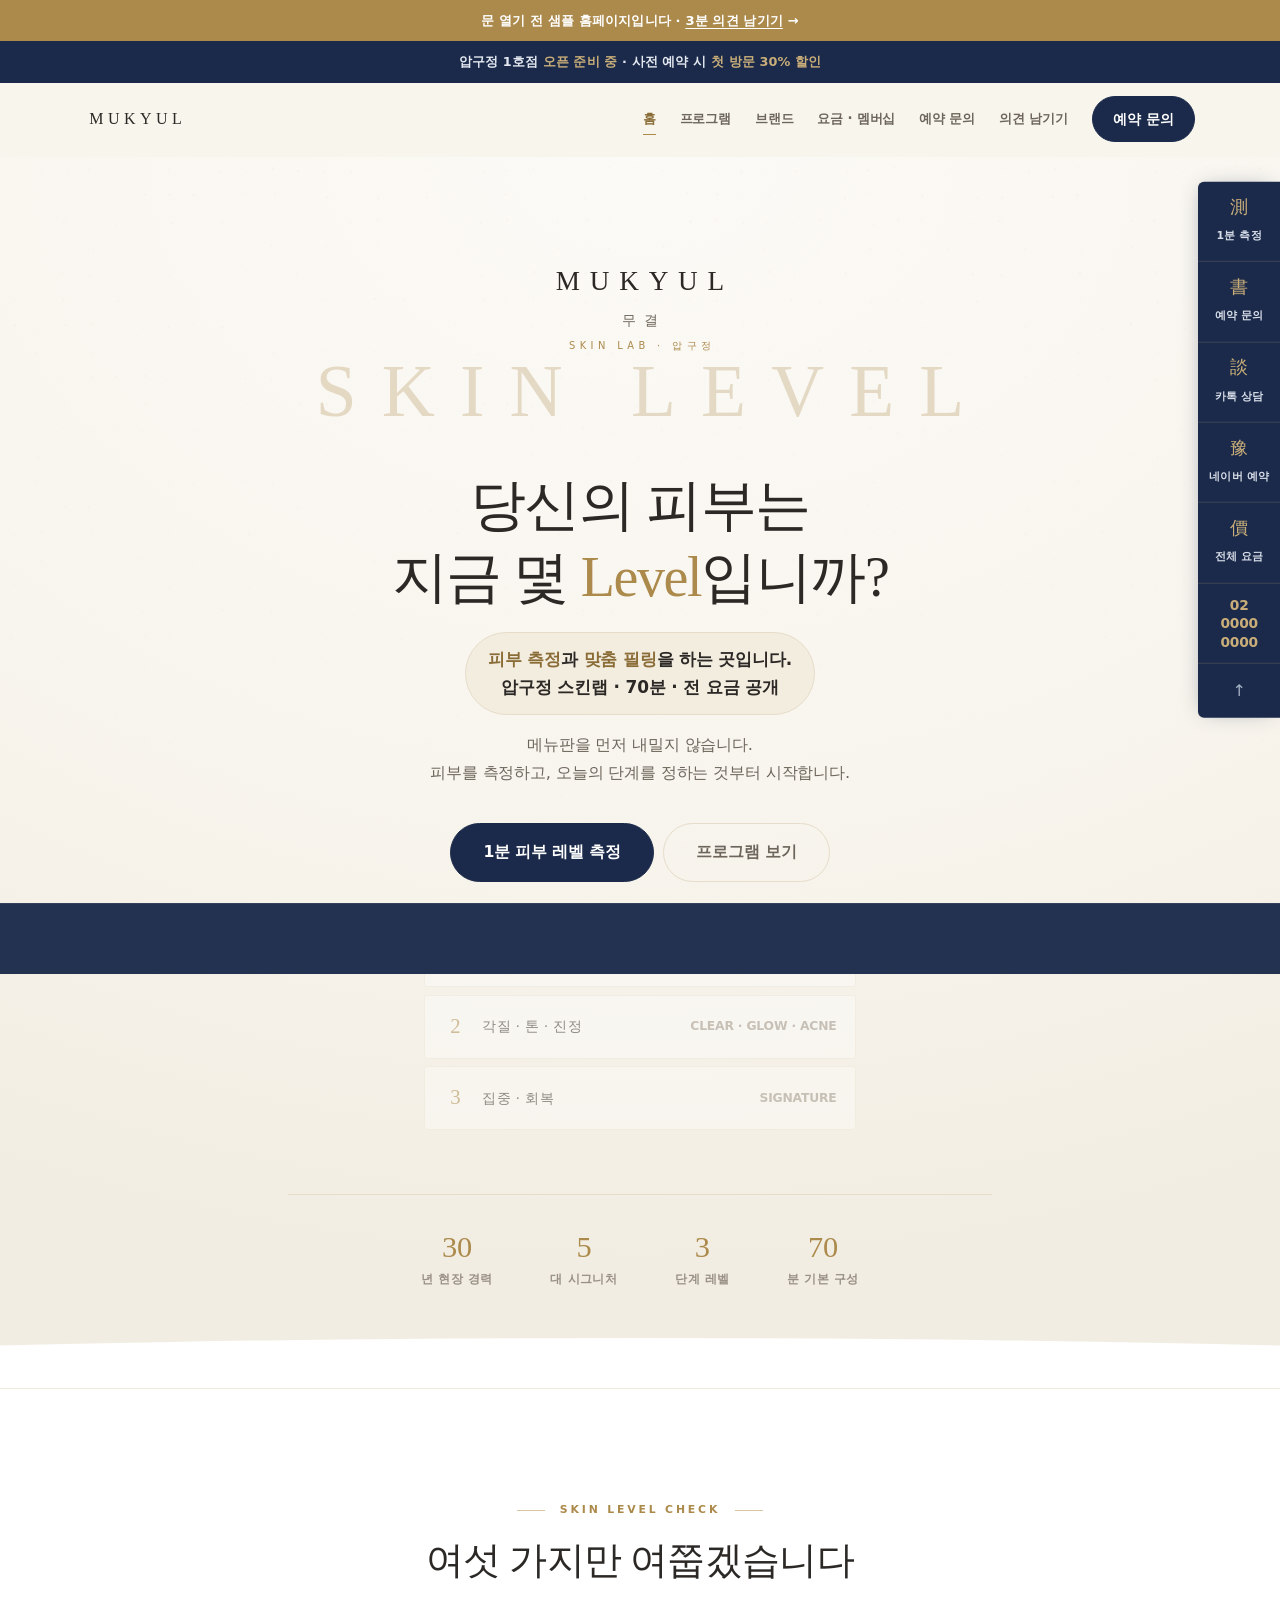
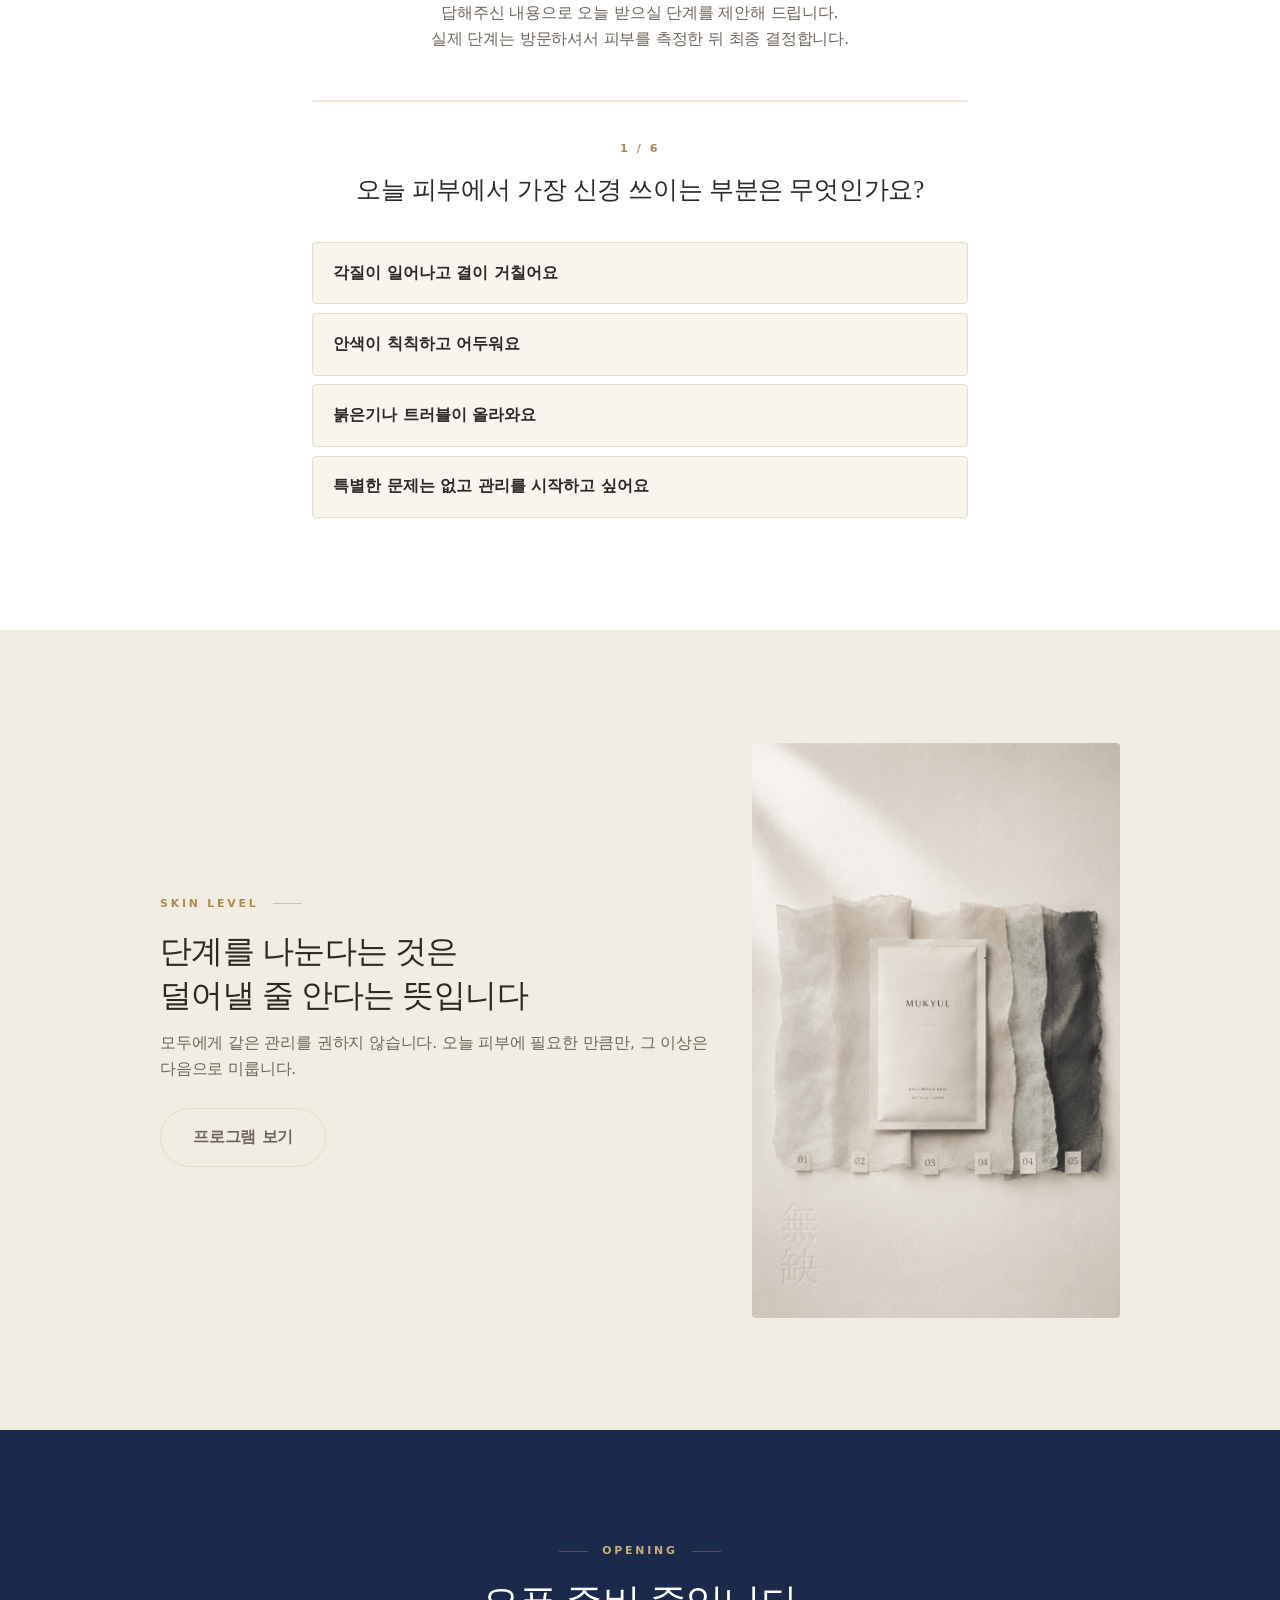
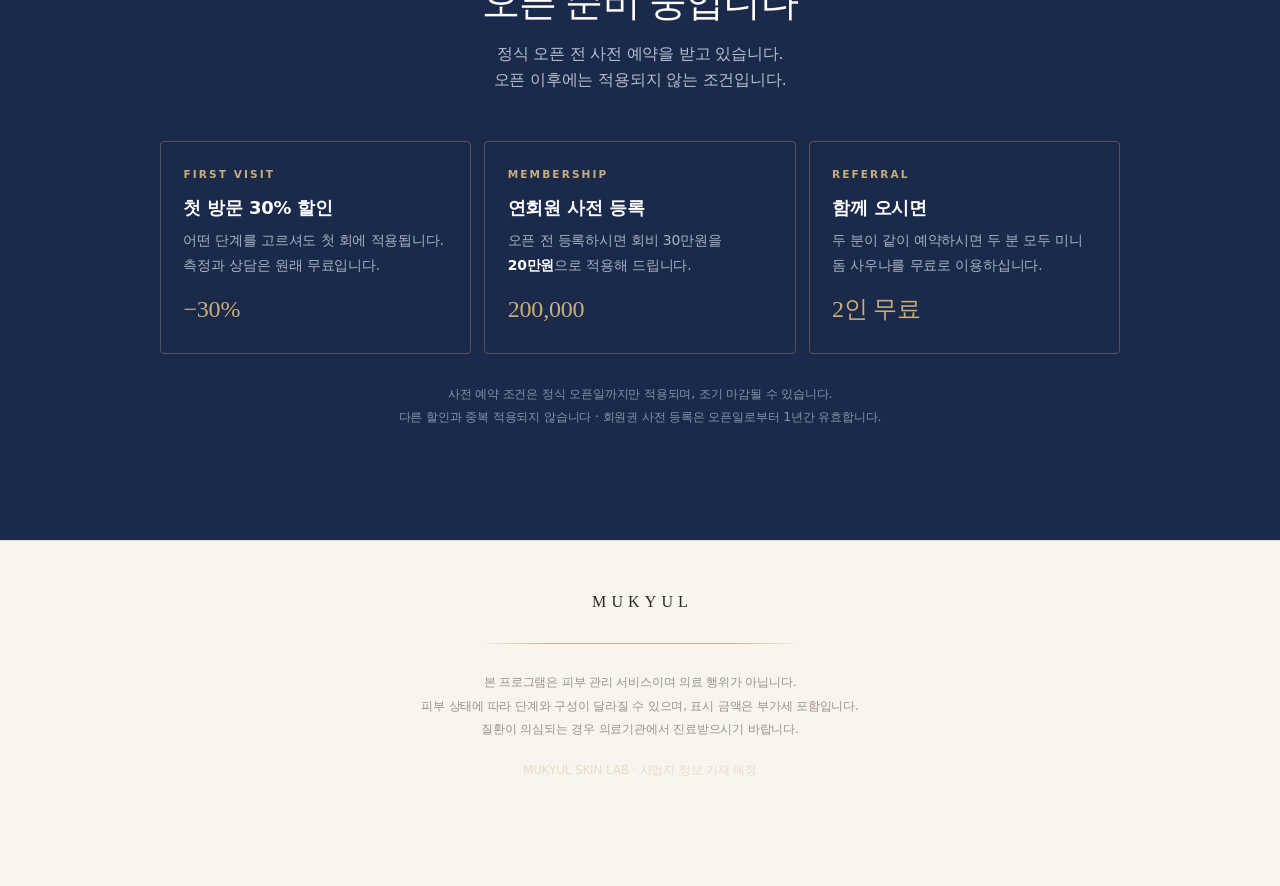
==== commit 7dd3ee9f: "V0.2 — 친구 의견 수집용 개선 1. 첫 화면에 '피부 측정과 맞춤 필링' 서비스 설명 추가 2. 프로그램명을 한국어 목적 → 영문 이름 순서로 변경 3. 가격 페이지에 첫 방" ====
--- a/index.html
+++ b/index.html
@@ -42,6 +42,7 @@
 </head>
 <body>
 <a href="#main" class="skip">본문으로 건너뛰기</a>
+<div class="fbbar"><a href="feedback.html">문 열기 전 <b>샘플 홈페이지</b>입니다 · <u>3분 의견 남기기</u> →</a></div>
 <a href="#measure" class="skip">본문으로 건너뛰기</a>
 <div class="notice"><span data-site="branch">압구정 1호점</span> <b>오픈 준비 중</b> · 사전 예약 시 <b>첫 방문 30% 할인</b></div>
 
@@ -53,6 +54,7 @@
     <a class="lnk" href="brand.html">브랜드</a>
     <a class="lnk" href="price.html">요금 · 멤버십</a>
     <a class="lnk" href="reserve.html">예약 문의</a>
+    <a class="lnk" href="feedback.html">의견 남기기</a>
     <a href="reserve.html" class="btn sm">예약 문의</a>
     <button class="burger" id="burger" aria-label="메뉴 열기" aria-expanded="false">
       <span></span><span></span><span></span>
@@ -66,6 +68,7 @@
   <a href="brand.html"><span class="dn">03</span>브랜드</a>
   <a href="price.html"><span class="dn">04</span>요금 · 멤버십</a>
   <a href="reserve.html"><span class="dn">05</span>예약 문의</a>
+  <a href="feedback.html"><span class="dn">06</span>의견 남기기</a>
   <div class="dacts">
     <a href="reserve.html" class="btn">예약 문의</a>
     <a href="#" data-site="telLink" class="btn gold">전화</a>
@@ -83,6 +86,8 @@
     </div>
     <span class="wordmark serif" aria-hidden="true">SKIN LEVEL</span>
     <h1 class="serif">당신의 피부는<br>지금 몇 <em>Level</em>입니까?</h1>
+    <p class="lead-svc"><b>피부 측정</b>과 <b>맞춤 필링</b>을 하는 곳입니다.<br>
+      압구정 스킨랩 · 70분 · 전 요금 공개</p>
     <p class="tag">메뉴판을 먼저 내밀지 않습니다.<br>피부를 측정하고, 오늘의 단계를 정하는 것부터 시작합니다.</p>
     <div class="acts">
       <a href="#measure" class="btn">1분 피부 레벨 측정</a>
@@ -90,9 +95,9 @@
     </div>
 
     <div class="ladder" id="ladder">
-      <div class="rung" data-lv="1"><span class="rn serif">1</span><span class="rt serif">RESET</span><span class="rd">결 정돈</span></div>
-      <div class="rung" data-lv="2"><span class="rn serif">2</span><span class="rt serif">CLEAR · GLOW · ACNE</span><span class="rd">목적별 관리</span></div>
-      <div class="rung" data-lv="3"><span class="rn serif">3</span><span class="rt serif">SIGNATURE</span><span class="rd">집중 · 회복</span></div>
+      <div class="rung" data-lv="1"><span class="rn serif">1</span><span class="rt serif">결 정돈</span><span class="rd">RESET</span></div>
+      <div class="rung" data-lv="2"><span class="rn serif">2</span><span class="rt serif">각질 · 톤 · 진정</span><span class="rd">CLEAR · GLOW · ACNE</span></div>
+      <div class="rung" data-lv="3"><span class="rn serif">3</span><span class="rt serif">집중 · 회복</span><span class="rd">SIGNATURE</span></div>
     </div>
 
     <div class="stats">
--- a/assets/css/style.css
+++ b/assets/css/style.css
@@ -83,6 +83,16 @@
 }
 .notice b{color:var(--gold-lt); font-weight:800}
 
+/* 샘플 단계 안내 + 의견 남기기 — 모든 페이지 최상단 */
+.fbbar{background:var(--gold); text-align:center}
+.fbbar a{
+  display:block; padding:.6rem 1.2rem; color:#fff; text-decoration:none;
+  font-size:.82rem; font-weight:700; letter-spacing:.01em;
+}
+.fbbar a:hover{background:var(--gold-dk)}
+.fbbar b{font-weight:800}
+.fbbar u{text-underline-offset:.2em}
+
 /* ══ 내비 ══ */
 nav.top{
   position:sticky; top:0; z-index:60; background:rgba(248,245,238,.9);
@@ -122,6 +132,12 @@
   letter-spacing:-.025em; text-wrap:balance;
 }
 .hero h1 em{font-style:normal; color:var(--gold); position:relative}
+.hero .lead-svc{
+  display:inline-block; color:var(--ink); font-size:1.06rem; font-weight:700;
+  margin:0 auto 1rem; padding:.75rem 1.4rem; border-radius:99px;
+  background:var(--gold-bg); border:1px solid var(--line); line-height:1.7;
+}
+.hero .lead-svc b{color:var(--gold-dk); font-weight:800}
 .hero .tag{color:var(--ink-2); font-size:1.02rem; margin:0 auto 2.3rem; max-width:30rem; text-wrap:pretty}
 .hero .acts{display:flex; gap:.6rem; justify-content:center; flex-wrap:wrap}
 
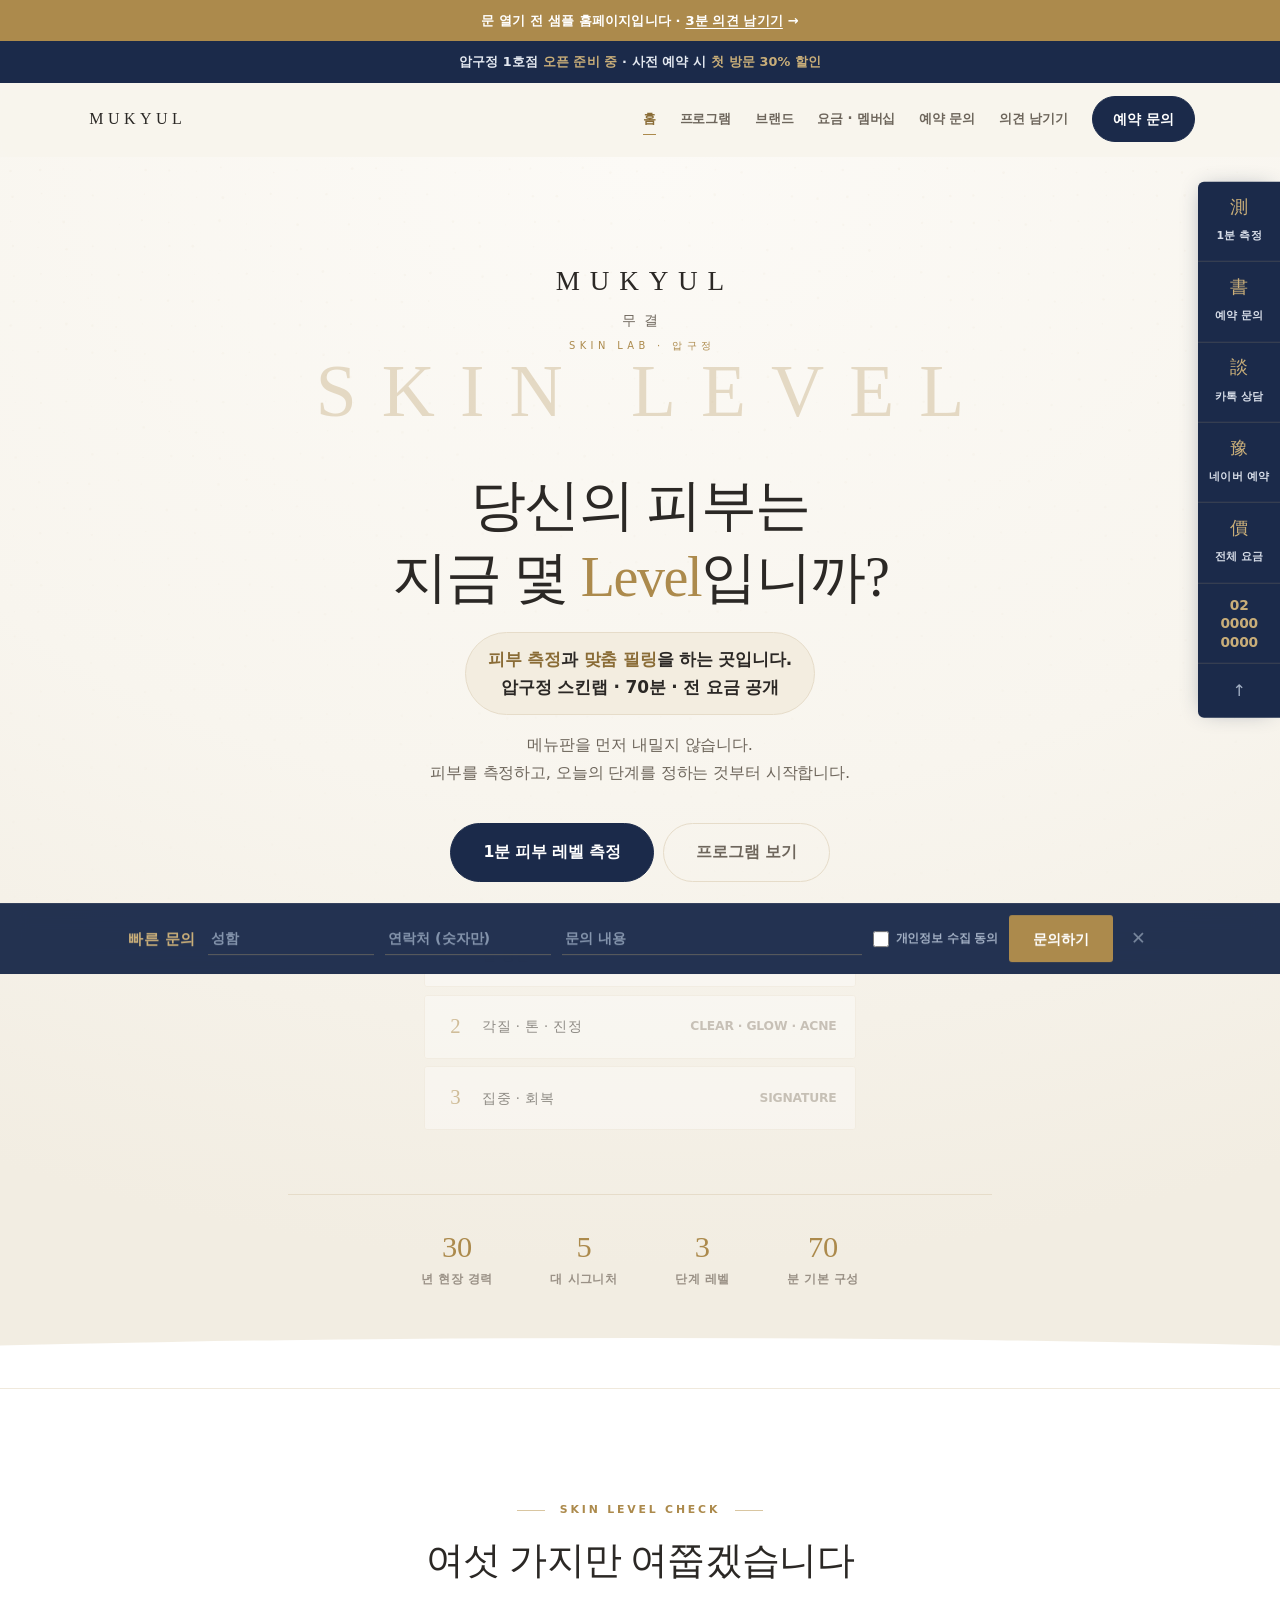
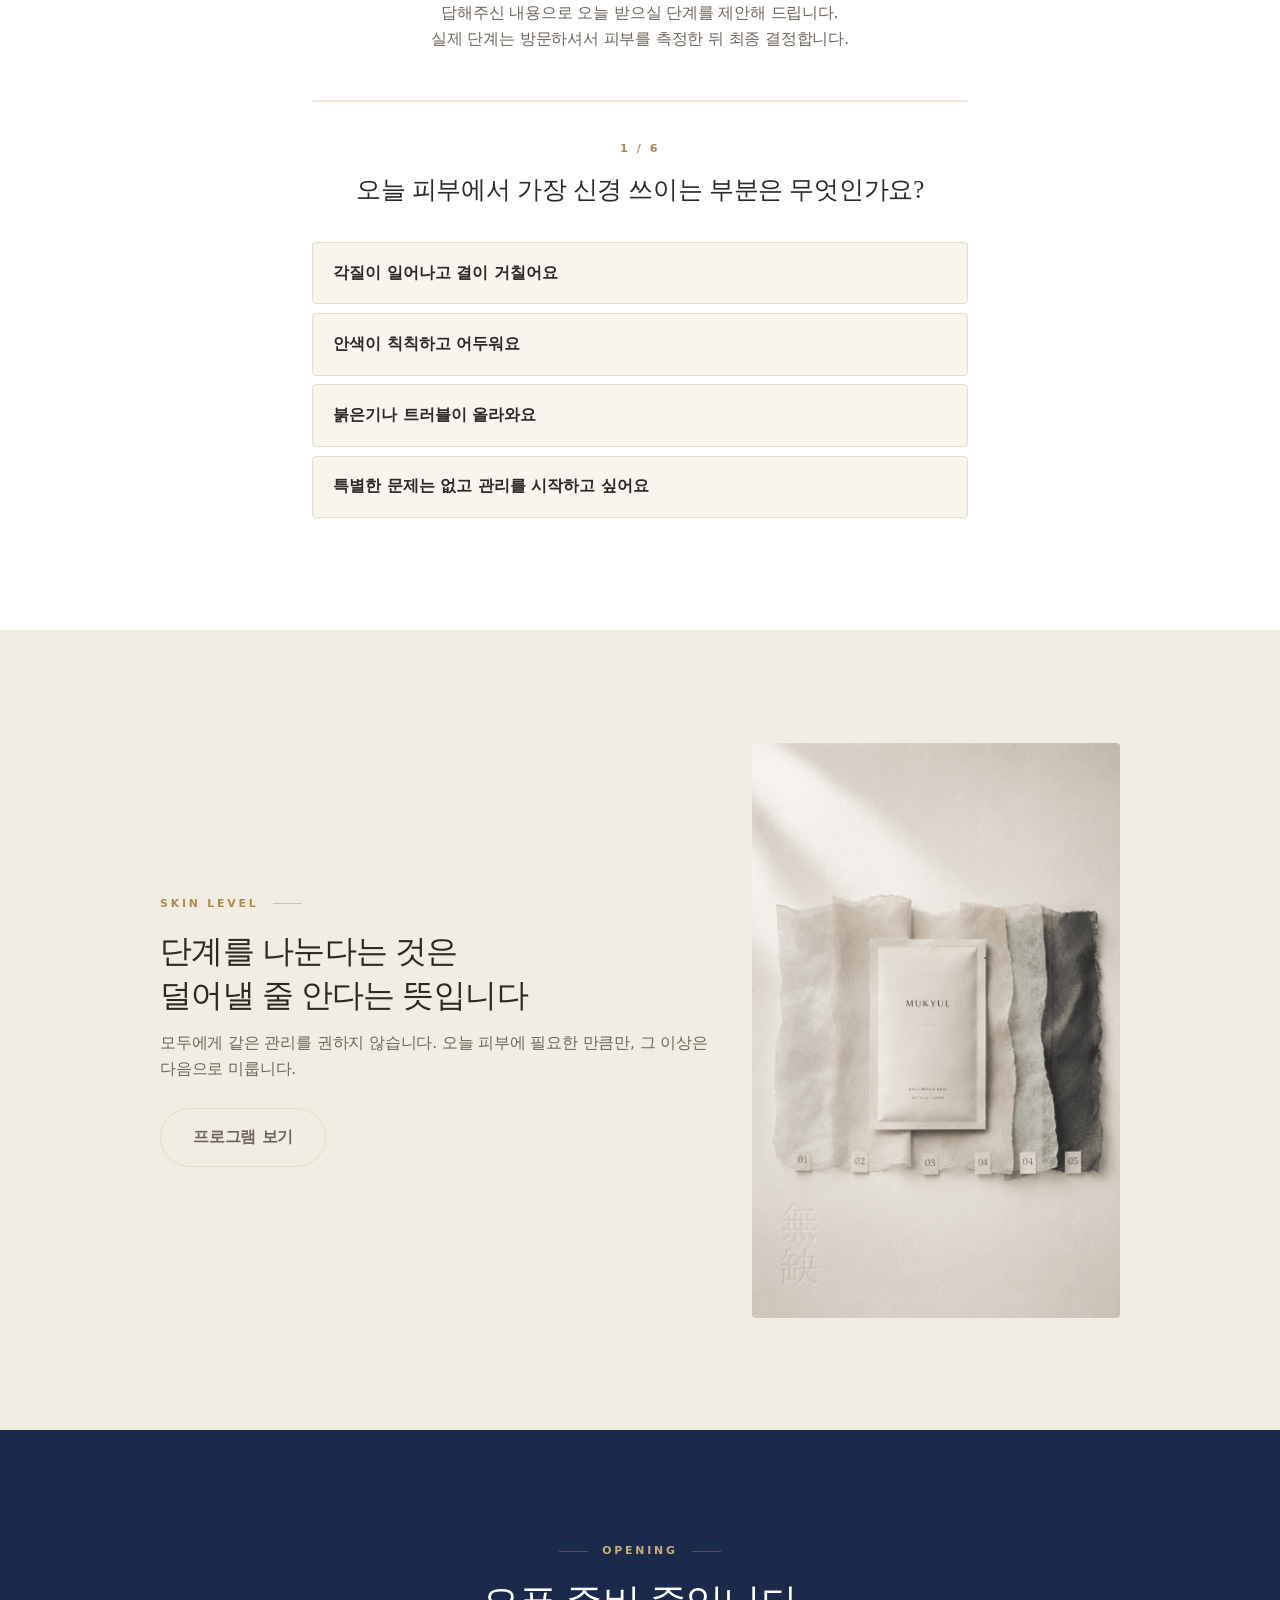
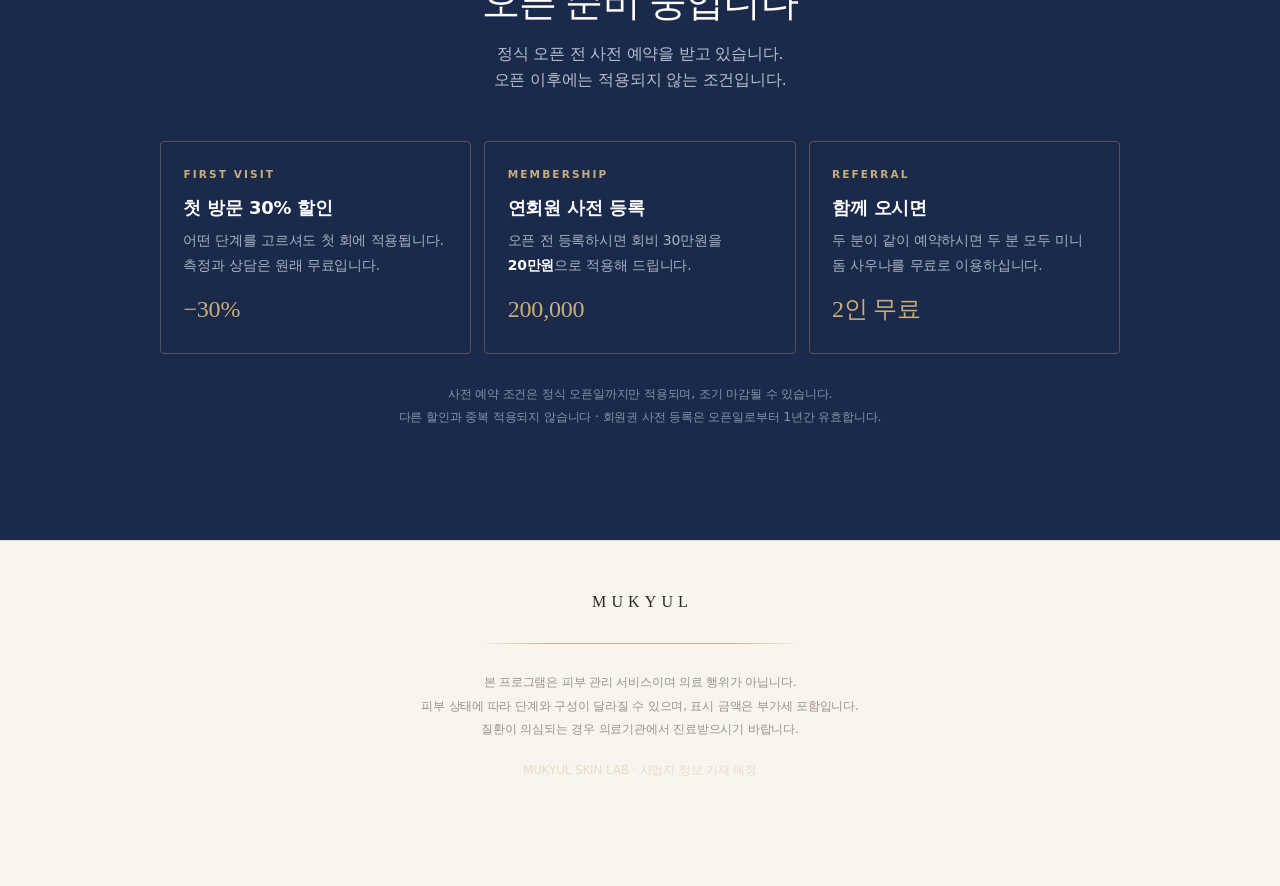
==== commit 6c1ec9a6: "대표 원장 성함(고수정) 반영 - 브랜드 섹션 제목과 서명 자리에 성함 표기 - 원장 사진 alt 텍스트 보강 - 구조화 데이터에 founder/employee 추가 (지역 검색 " ====
--- a/index.html
+++ b/index.html
@@ -27,6 +27,8 @@
 {"@context":"https://schema.org","@type":"BeautySalon","name":"MUKYUL SKIN LAB 압구정",
  "alternateName":"무결 스킨랩","url":"https://example.com/","telephone":"+82-2-000-0000",
  "priceRange":"250000-380000","image":"https://example.com/assets/img/og.png",
+ "founder":{"@type":"Person","name":"고수정","jobTitle":"대표 원장"},
+ "employee":{"@type":"Person","name":"고수정","jobTitle":"대표 원장"},
  "address":{"@type":"PostalAddress","addressCountry":"KR","addressRegion":"서울특별시",
    "addressLocality":"강남구","streetAddress":"주소 확정 후 기재"},
  "openingHoursSpecification":[
--- a/assets/css/style.css
+++ b/assets/css/style.css
@@ -304,6 +304,13 @@
 }
 .director .db{flex:1; min-width:15rem}
 .director .dt{font-size:1.1rem; font-weight:700; margin-bottom:.5rem}
+.director .dname{
+  font-family:"Nanum Myeongjo","바탕",Georgia,serif; font-weight:400;
+  font-size:1.45rem; color:var(--gold-lt); letter-spacing:.06em; margin-left:.45rem;
+}
+.director .dsign{
+  font-size:1.9rem; color:var(--gold-lt); letter-spacing:.14em; line-height:1.25; margin-top:.1rem;
+}
 .director .dq{font-size:.94rem; color:#C3CDDC; line-height:1.9; text-wrap:pretty}
 .director .dq em{font-style:normal; color:var(--gold-lt)}
 
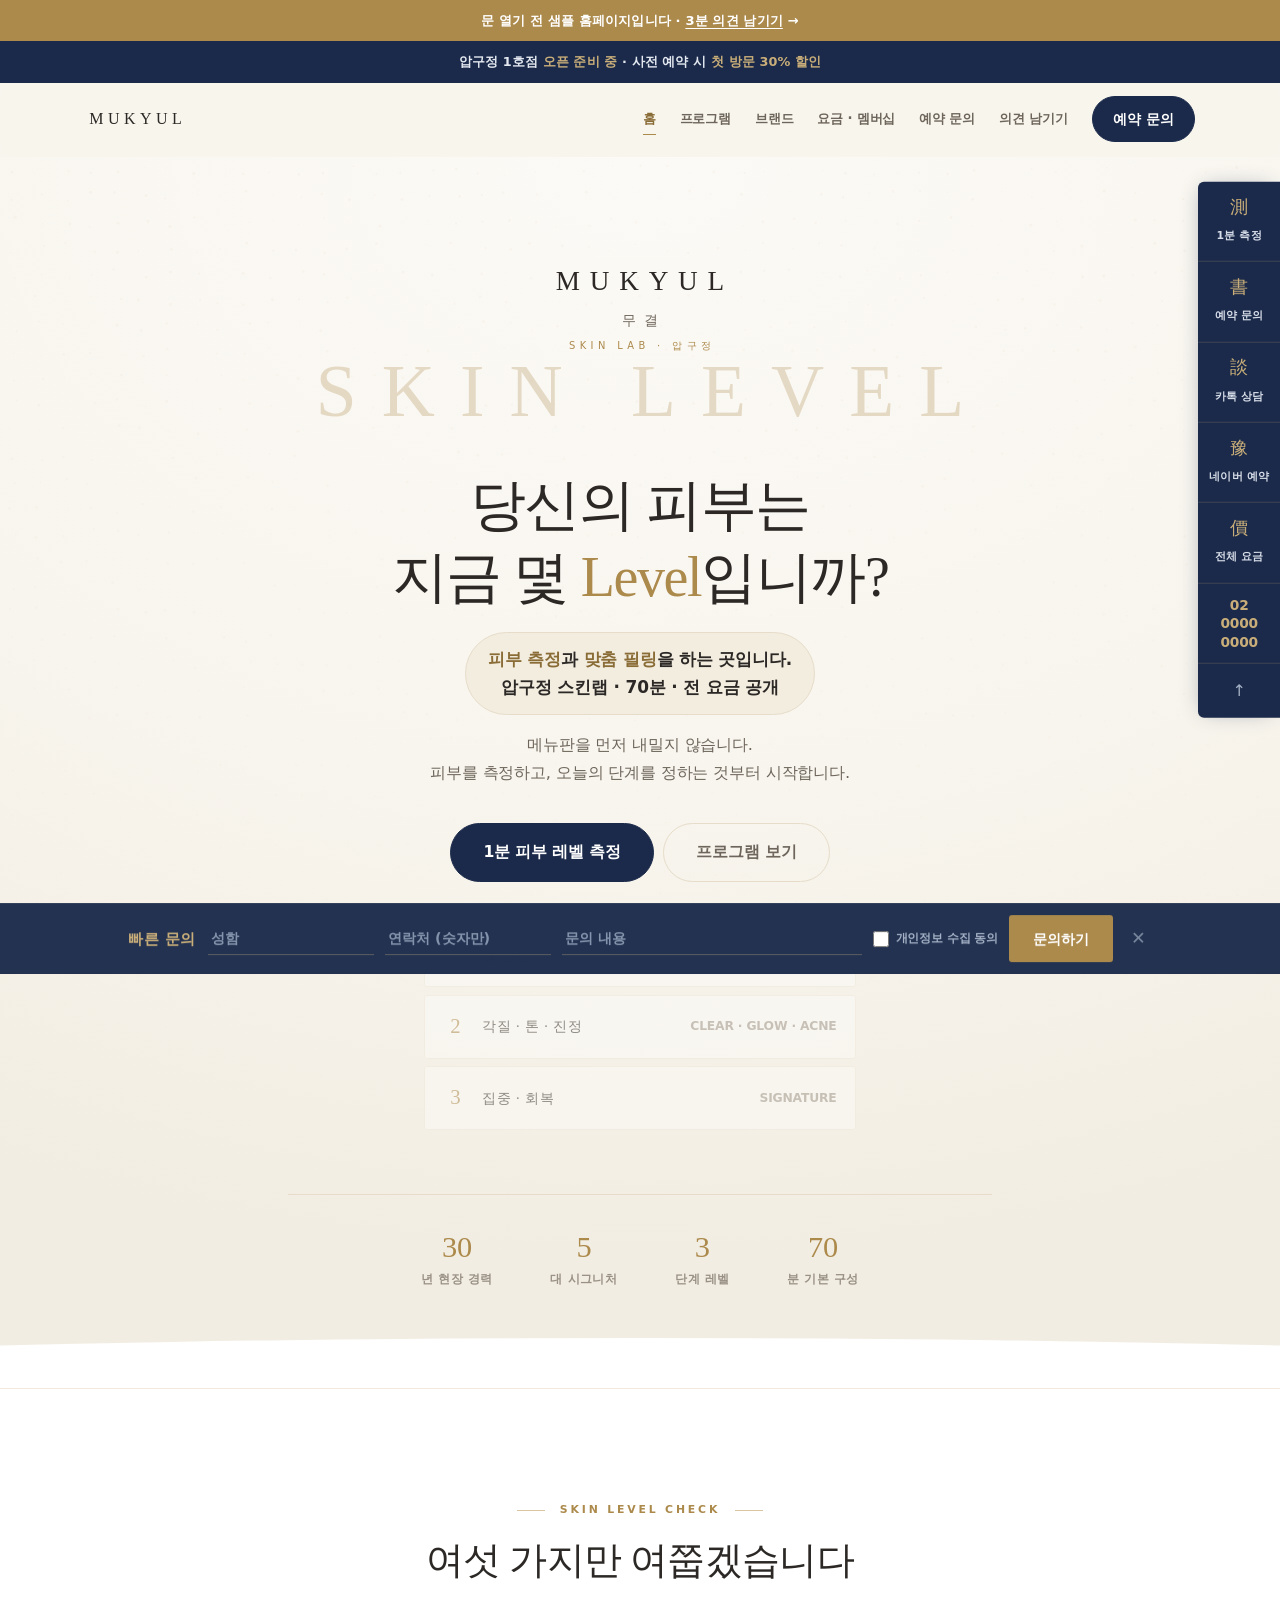
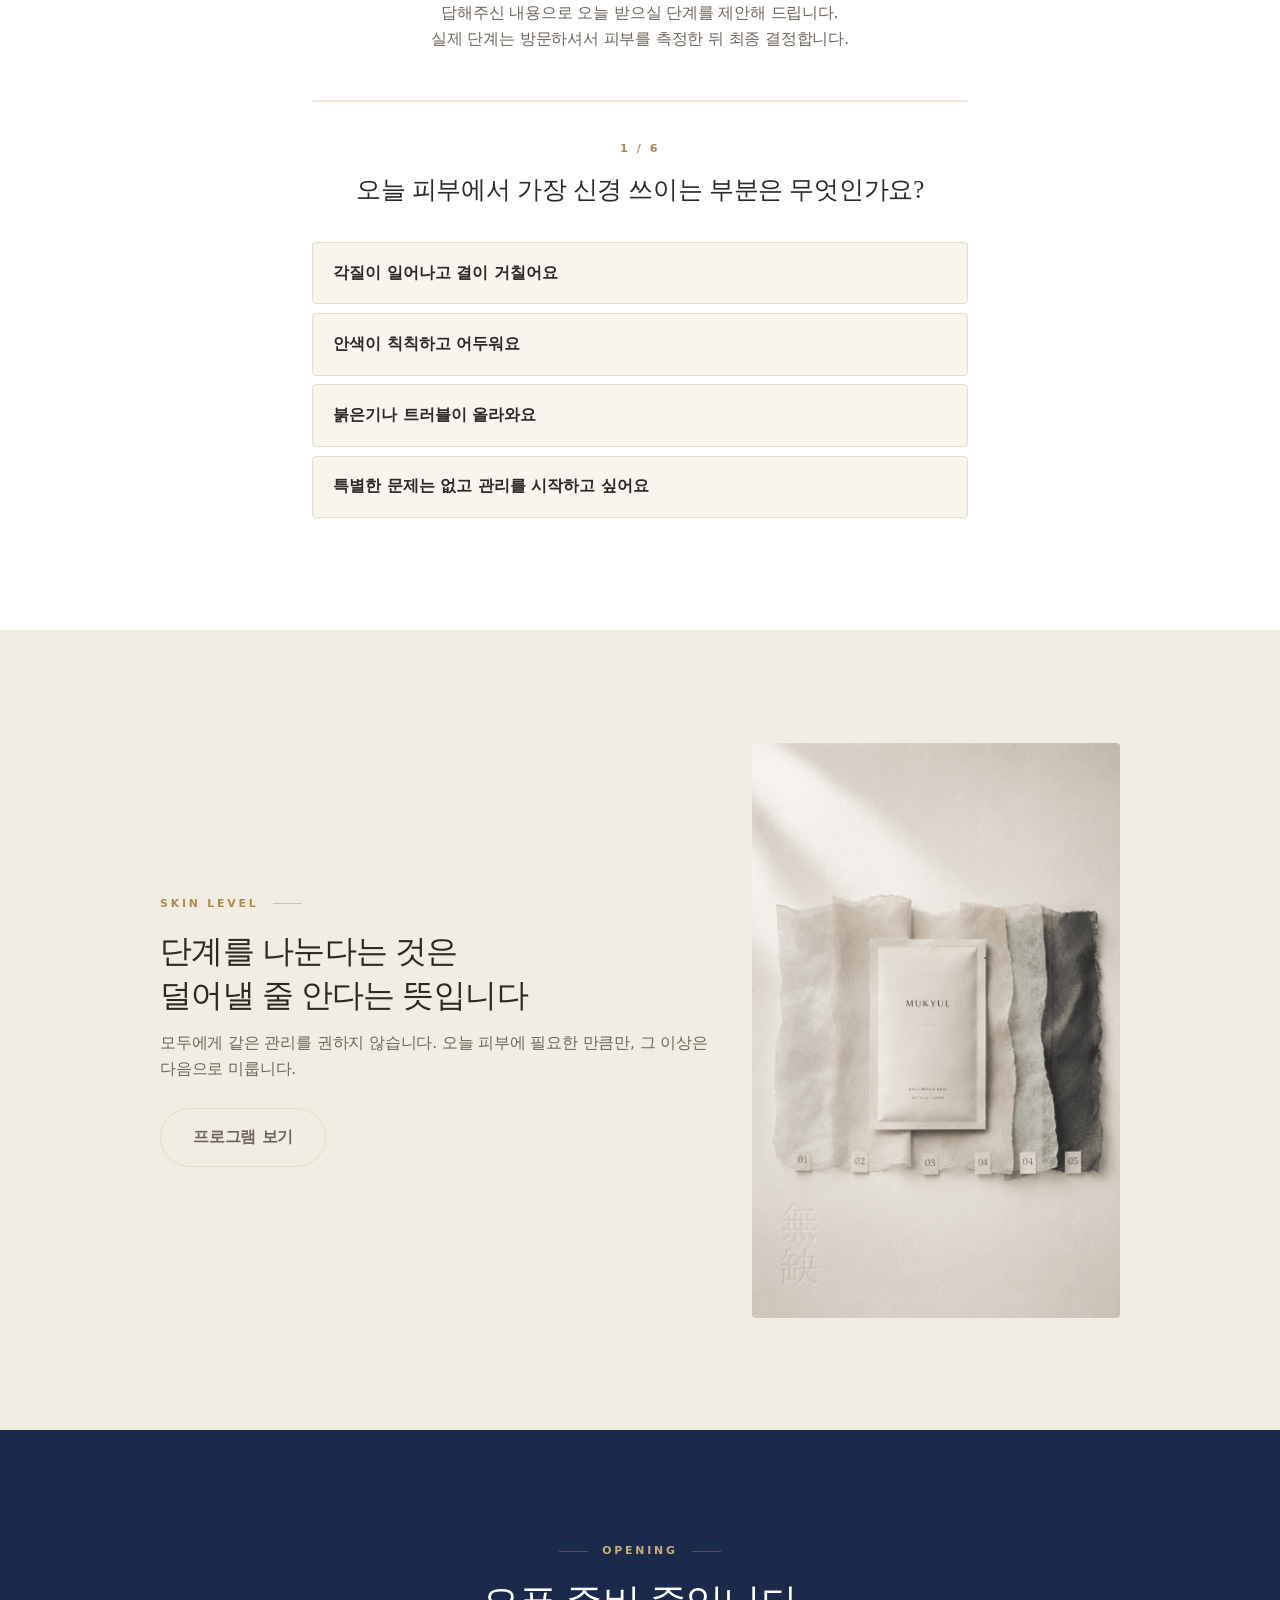
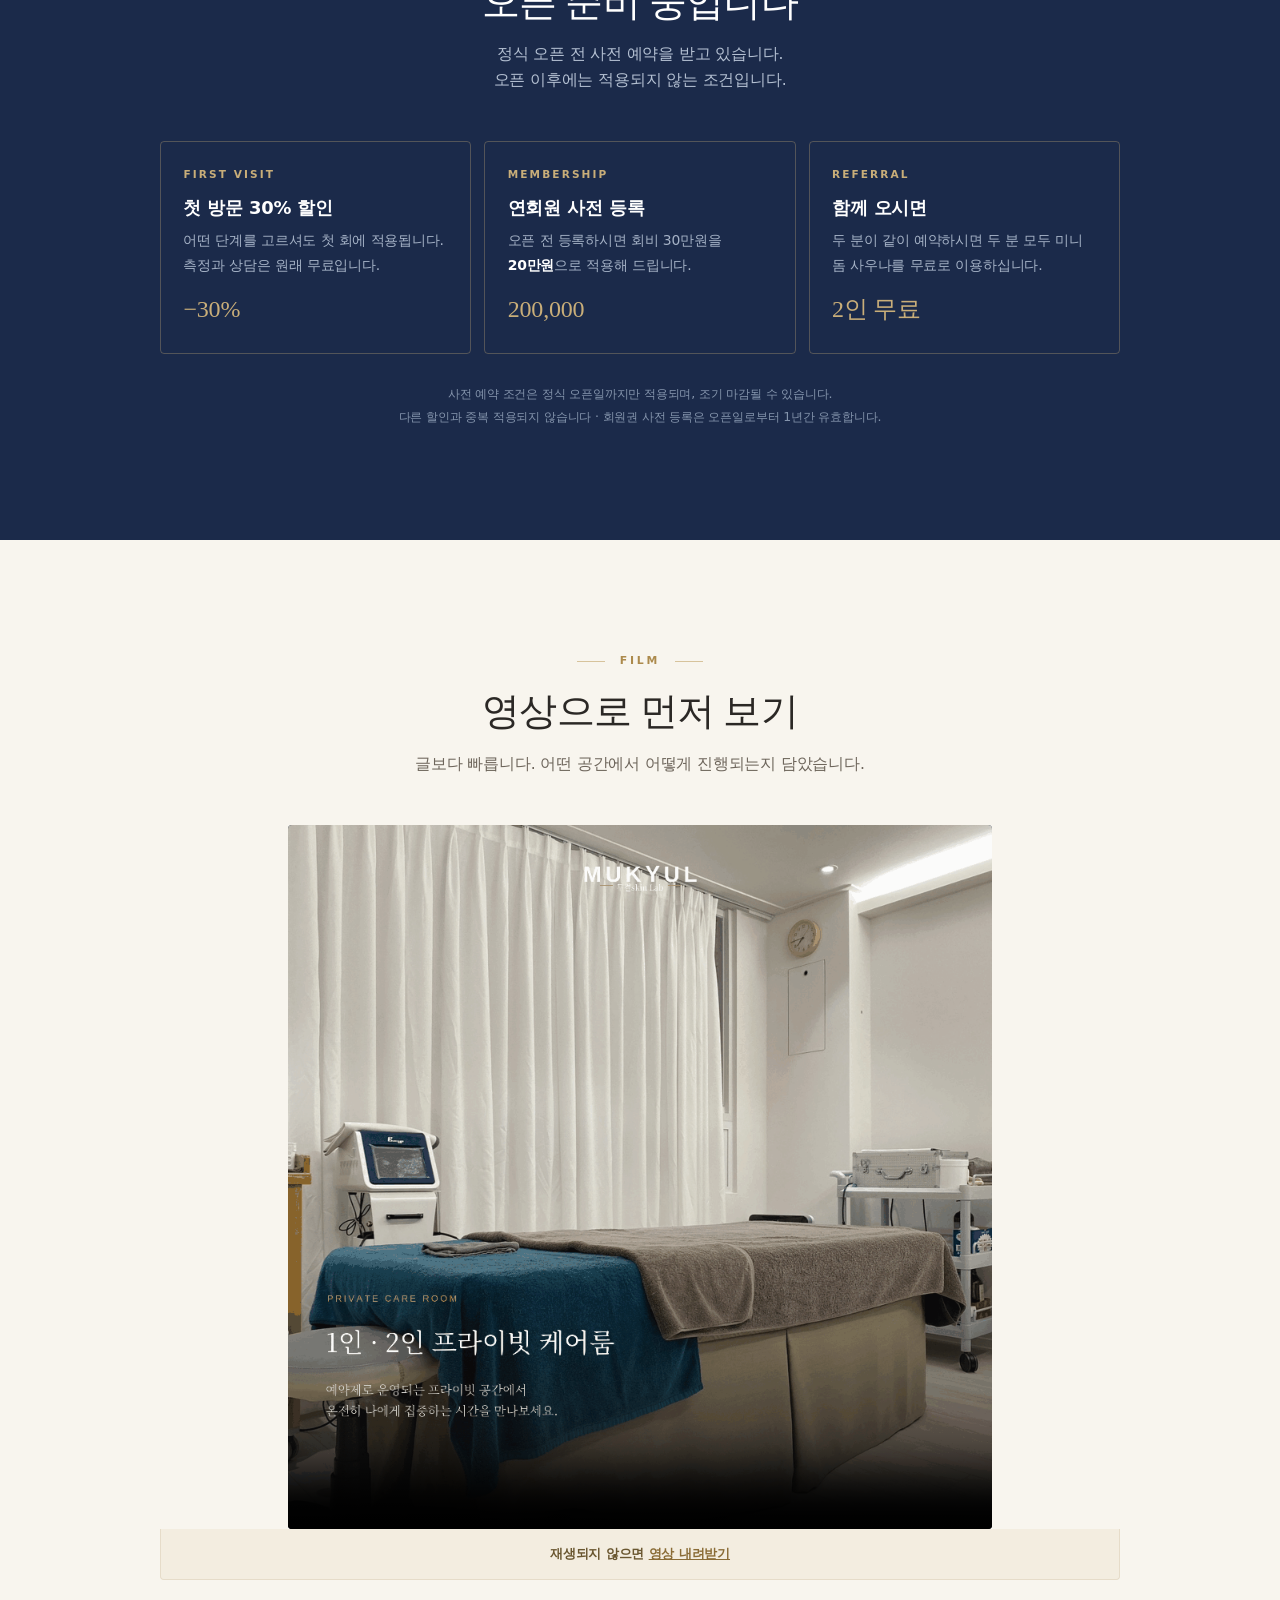
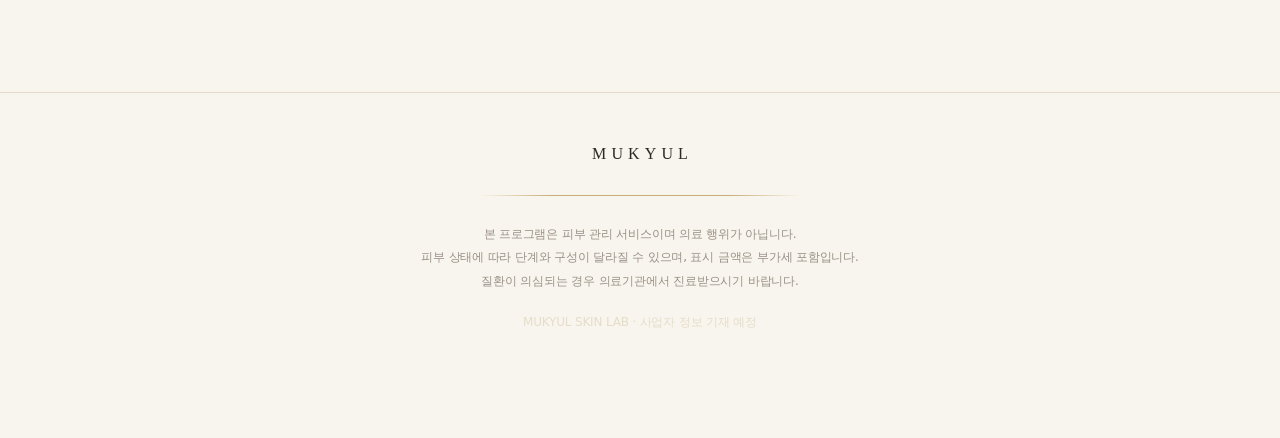
==== commit 13f5963d: "매장·제품 영상 2편 추가 - 홈에 소개 영상, 브랜드 페이지에 관리 영상 배치 - poster 이미지 지정, preload=none 으로 데이터 절약 - playsinline 으" ====
--- a/index.html
+++ b/index.html
@@ -174,7 +174,25 @@
 </section>
 
 
-</main>
+<!-- ══════════ 영상 ══════════ -->
+<section id="video">
+  <div class="in reveal">
+    <div class="eyebrow">FILM</div>
+    <h2 class="h serif">영상으로 먼저 보기</h2>
+    <p class="sub">글보다 빠릅니다. 어떤 공간에서 어떻게 진행되는지 담았습니다.</p>
+    <div class="vwrap">
+      <video controls playsinline preload="none" poster="/assets/img/room.png"
+             aria-label="무결 스킨랩 소개 영상">
+        <source src="assets/video/intro.mp4" type="video/mp4">
+        <source src="assets/video/intro-hevc.mp4" type="video/mp4; codecs=hvc1">
+        브라우저가 영상을 지원하지 않습니다.
+      </video>
+    </div>
+    <div class="vnote">
+      재생되지 않으면 <a href="assets/video/intro-hevc.mp4" download>영상 내려받기</a>
+    </div>
+  </div>
+</section></main>
 <footer>
   <div class="fl serif">MUKYUL</div>
   <div class="rule-g"></div>
--- a/assets/css/style.css
+++ b/assets/css/style.css
@@ -537,6 +537,26 @@
 @media (max-width:44rem){ .phgrid{grid-template-columns:1fr 1fr} }
 /* 배포본에서 .ph 자리를 실제 이미지로 교체할 때 쓰는 스타일 */
 .phimg{width:100%; height:auto; display:block; border-radius:4px}
+
+/* 영상 */
+.vwrap{position:relative; border-radius:4px; overflow:hidden; background:var(--navy); max-width:44rem; margin:0 auto}
+.vwrap video{width:100%; height:auto; display:block}
+.vnote{
+  padding:.85rem 1.1rem; background:var(--gold-bg); border:1px solid var(--line); border-top:none;
+  border-radius:0 0 4px 4px; font-size:.83rem; color:#6A5730; font-weight:600; line-height:1.7; text-align:center;
+}
+.vnote a{color:var(--gold-dk); font-weight:800}
+.vgrid{display:grid; gap:1.4rem}
+
+/* 영상 */
+.vwrap{position:relative; border-radius:4px; overflow:hidden; background:var(--navy); max-width:44rem; margin:0 auto}
+.vwrap video{width:100%; height:auto; display:block}
+.vnote{
+  padding:.85rem 1.1rem; background:var(--gold-bg); border:1px solid var(--line); border-top:none;
+  border-radius:0 0 4px 4px; font-size:.83rem; color:#6A5730; font-weight:600; line-height:1.7; text-align:center;
+}
+.vnote a{color:var(--gold-dk); font-weight:800}
+.vgrid{display:grid; gap:1.4rem}
 .phimg.sign{width:9rem; height:auto; border-radius:0}
 
 /* ══ 관리 전후 가이드 ══ */
